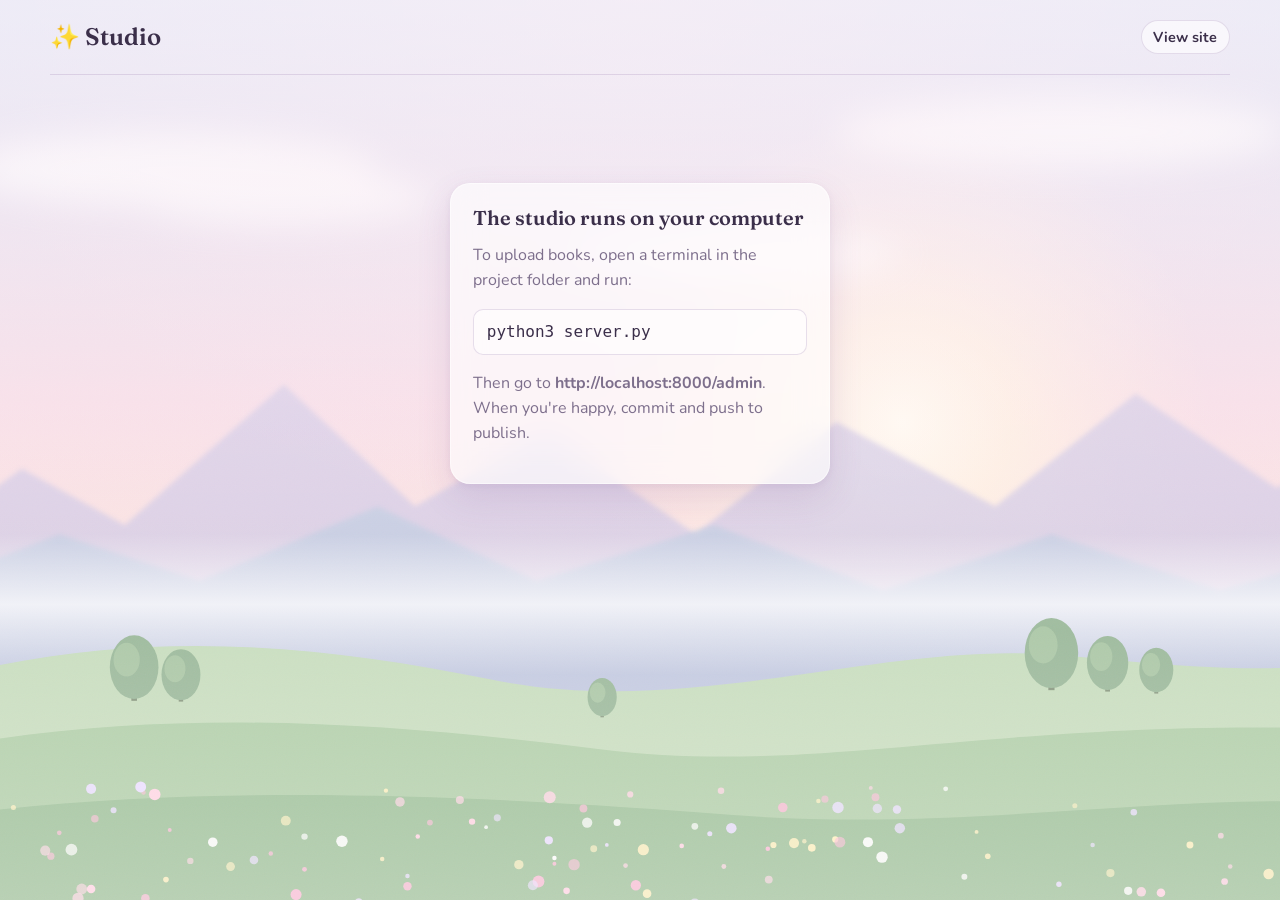
==== admin.html @ 14e93bd9 "Nature backdrop: painted meadow or your own photo, with drifting petals Replaces the starry sky. The" ====
<!doctype html>
<html lang="en">
<head>
  <meta charset="utf-8">
  <meta name="viewport" content="width=device-width, initial-scale=1">
  <title>Studio</title>
  <meta name="robots" content="noindex">
  <link rel="icon" href="assets/favicon.svg" type="image/svg+xml">
  <link rel="preconnect" href="https://fonts.googleapis.com">
  <link rel="preconnect" href="https://fonts.gstatic.com" crossorigin>
  <link href="https://fonts.googleapis.com/css2?family=Fraunces:ital,opsz,wght@0,9..144,500;0,9..144,600;1,9..144,500&family=Nunito:wght@400;600;700;800&display=swap" rel="stylesheet">
  <link rel="stylesheet" href="assets/style.css">
</head>
<body>
  <div class="wrap">
    <header class="admin-top">
      <h1>✨ Studio</h1>
      <div class="links">
        <a class="btn small" href="index.html" target="_blank" rel="noopener">View site</a>
        <button class="btn small" id="logout-btn" hidden>Sign out</button>
      </div>
    </header>

    <!-- Shown when this page is opened on GitHub Pages instead of your computer -->
    <section class="panel login" id="offline" hidden>
      <h2>The studio runs on your computer</h2>
      <p>To upload books, open a terminal in the project folder and run:</p>
      <pre class="input" style="white-space:pre-wrap">python3 server.py</pre>
      <p>Then go to <strong>http://localhost:8000/admin</strong>. When you're happy, commit and push to publish.</p>
    </section>

    <section class="panel login" id="login" hidden>
      <h2>Welcome back</h2>
      <p>Sign in to manage your books.</p>
      <form id="login-form">
        <div class="field">
          <label for="password">Password</label>
          <input class="input" id="password" type="password" autocomplete="current-password" required>
        </div>
        <button class="btn primary" type="submit">Sign in</button>
      </form>
    </section>

    <div class="admin-grid" id="app" hidden>
      <aside>
        <section class="panel">
          <h2>Your books</h2>
          <ul class="book-list" id="book-list"></ul>
          <button class="btn primary" id="new-btn" style="width:100%">+ New book</button>
        </section>
        <section class="panel">
          <h2>Site</h2>
          <form id="site-form">
            <div class="field"><label for="site-title">Site name</label><input class="input" id="site-title" maxlength="120"></div>
            <div class="field"><label for="site-tagline">Tagline</label><input class="input" id="site-tagline" maxlength="240"></div>
            <button class="btn small" type="submit">Save</button>
          </form>
          <div class="field" style="margin:18px 0 0">
            <label>Background photo</label>
            <div class="bg-preview" id="bg-preview"><span>Painted meadow (default)</span></div>
            <div style="display:flex;gap:8px;flex-wrap:wrap">
              <label class="btn small" for="bg-input">Choose photo…</label>
              <input type="file" id="bg-input" accept="image/png,image/jpeg,image/webp" class="visually-hidden">
              <button class="btn small" type="button" id="bg-remove" hidden>Use meadow</button>
            </div>
            <span class="hint">A soft landscape (meadow, forest, sea, flowers) works best. Use photos you took or free ones from Unsplash or Pexels, since images on Pinterest usually belong to other people.</span>
          </div>
        </section>
        <section class="panel">
          <h2>Publish online</h2>
          <p class="muted" style="margin-top:0">Changes here are saved to the <code>books/</code> folder. To put them on your live site, push them to GitHub:</p>
          <pre class="input" style="white-space:pre-wrap;font-size:.82rem">git add -A
git commit -m "New pages"
git push</pre>
        </section>
      </aside>

      <section>
        <div class="panel" id="welcome">
          <h2>Make something lovely</h2>
          <p class="muted">Pick a book on the left, or start a new one. You can drop in page images (PNG, JPG, WebP, GIF) or a whole PDF, and each PDF page becomes a page in the book.</p>
        </div>

        <form class="panel" id="new-form" hidden>
          <h2>New book</h2>
          <div class="field"><label for="new-title">Title</label><input class="input" id="new-title" required maxlength="200"></div>
          <div class="row">
            <div class="field"><label for="new-type">Kind</label>
              <select class="input" id="new-type"><option value="storybook">Storybook</option><option value="comic">Comic</option></select></div>
            <div class="field"><label for="new-author">Author / illustrator</label><input class="input" id="new-author" maxlength="200"></div>
          </div>
          <button class="btn primary" type="submit">Create book</button>
          <button class="btn" type="button" id="new-cancel">Cancel</button>
        </form>

        <div id="editor" hidden>
          <form class="panel" id="meta-form">
            <div class="editor-head">
              <h2 id="ed-heading">Book</h2>
              <div class="actions">
                <label class="toggle"><input type="checkbox" id="ed-published"> <span id="ed-pub-label">Draft</span></label>
                <a class="btn small" id="ed-preview" target="_blank" rel="noopener">Preview</a>
              </div>
            </div>
            <div class="field"><label for="ed-title">Title</label><input class="input" id="ed-title" required maxlength="200"></div>
            <div class="row">
              <div class="field"><label for="ed-type">Kind</label>
                <select class="input" id="ed-type"><option value="storybook">Storybook</option><option value="comic">Comic</option></select></div>
              <div class="field"><label for="ed-author">Author / illustrator</label><input class="input" id="ed-author" maxlength="200"></div>
            </div>
            <div class="field"><label for="ed-direction">Reading direction</label>
              <select class="input" id="ed-direction"><option value="ltr">Left to right</option><option value="rtl">Right to left (manga style)</option></select></div>
            <div class="field"><label for="ed-desc">Short description</label><textarea class="input" id="ed-desc" maxlength="4000" placeholder="A sleepy moon cat sets off to find the stars…"></textarea></div>
            <button class="btn primary" type="submit">Save details</button>
          </form>

          <section class="panel">
            <h2>Pages</h2>
            <label class="dropzone" id="drop">
              <strong>Drop pages here, or click to choose</strong>
              Images are added in file-name order (page01, page02…). A PDF is split into pages. The first page is the cover.
              <input type="file" id="file-input" multiple accept="image/png,image/jpeg,image/webp,image/gif,application/pdf" class="visually-hidden">
            </label>
            <div id="progress-wrap" hidden>
              <div class="progress"><div id="progress-bar"></div></div>
              <div class="progress-label" id="progress-label"></div>
            </div>
            <p class="muted" id="pages-empty">No pages yet.</p>
            <div class="pages-grid" id="pages"></div>
          </section>

          <section class="panel">
            <h2>Danger zone</h2>
            <p class="muted" style="margin-top:0">Deleting a book removes all of its pages from this computer.</p>
            <button class="btn danger" id="delete-btn">Delete this book</button>
          </section>
        </div>
      </section>
    </div>
  </div>
  <div class="toast" id="toast" role="status" aria-live="polite"></div>

  <script src="assets/sky.js"></script>
  <script src="assets/admin.js"></script>
</body>
</html>
---- assets/style.css ----
/* ------------------------------------------------------------------ tokens */
:root {
  --paper: #fdf6f8;
  --paper-2: #f3e8f1;
  --card: rgb(255 255 255 / .62);
  --ink: #3b2f4a;
  --ink-soft: #7d6f8c;
  --line: rgb(160 130 180 / .25);
  --accent: #d86a9a;
  --accent-ink: #fff;
  --accent-soft: #fbe1ec;
  --teal: #7a72c9;
  --teal-soft: #e6e3fb;
  --danger: #c0392b;
  --shadow: 0 2px 6px rgb(120 80 140 / .08), 0 14px 34px rgb(120 80 140 / .14);
  --radius: 20px;
  --sky:
    radial-gradient(60vmax 50vmax at 8% 0%, #ffd9e6 0%, transparent 60%),
    radial-gradient(55vmax 45vmax at 95% 10%, #e3dcff 0%, transparent 60%),
    radial-gradient(60vmax 55vmax at 70% 100%, #ffe6d3 0%, transparent 60%),
    radial-gradient(50vmax 50vmax at 0% 90%, #d6ecff 0%, transparent 60%),
    linear-gradient(180deg, #fff7fb, #f8f1ff);
  --font-display: "Fraunces", Georgia, "Times New Roman", serif;
  --font-body: "Nunito", system-ui, -apple-system, "Segoe UI", sans-serif;
  color-scheme: light;
}
@media (prefers-color-scheme: dark) {
  :root {
    --paper: #1e1830;
    --paper-2: #2a2240;
    --card: rgb(40 32 64 / .55);
    --ink: #f4ecff;
    --ink-soft: #b9abd0;
    --line: rgb(200 180 255 / .16);
    --accent: #ff9cc4;
    --accent-ink: #24183a;
    --accent-soft: rgb(255 156 196 / .16);
    --teal: #b4aaff;
    --teal-soft: rgb(180 170 255 / .16);
    --danger: #ff8a80;
    --shadow: 0 2px 6px rgb(0 0 0 / .25), 0 16px 40px rgb(0 0 0 / .35);
    --sky:
      radial-gradient(60vmax 50vmax at 8% 0%, #4a2a5e 0%, transparent 60%),
      radial-gradient(55vmax 45vmax at 95% 10%, #2c2c6e 0%, transparent 60%),
      radial-gradient(60vmax 55vmax at 70% 100%, #5a2d4f 0%, transparent 60%),
      linear-gradient(180deg, #171327, #1f1734);
    color-scheme: dark;
  }
}

/* ------------------------------------------------------------------ base */
*, *::before, *::after { box-sizing: border-box; }
[hidden] { display: none !important; }
html, body { margin: 0; }
body {
  background: var(--paper);
  color: var(--ink);
  font: 16px/1.55 var(--font-body);
  -webkit-font-smoothing: antialiased;
  min-height: 100vh;
  position: relative;
  isolation: isolate;
}

/* ------------------------------------------------------------------ nature backdrop */
/* A dreamy nature photo (yours, chosen in the studio) or a painted meadow,
   under a soft pastel wash so text and cards stay easy to read. */
.dreamy-sky { position: fixed; inset: 0; z-index: -1; overflow: hidden; background: #f3e9ef; pointer-events: none; }
.dreamy-sky .scene {
  position: absolute; inset: -2%; background-size: cover; background-position: center;
  animation: breathe 40s ease-in-out infinite alternate;
}
.dreamy-sky .scene svg { width: 100%; height: 100%; display: block; }
.dreamy-sky .wash {
  position: absolute; inset: 0;
  background:
    linear-gradient(180deg, rgb(255 247 250 / .62) 0%, rgb(255 247 250 / .30) 38%, rgb(255 247 250 / .12) 70%, rgb(255 247 250 / .35) 100%),
    radial-gradient(80vmax 60vmax at 50% 0%, rgb(255 228 238 / .35), transparent 70%);
}
.dreamy-sky .grain {
  position: absolute; inset: 0; opacity: .14; mix-blend-mode: soft-light;
  background-image: url("data:image/svg+xml,%3Csvg xmlns='http://www.w3.org/2000/svg' width='160' height='160'%3E%3Cfilter id='n'%3E%3CfeTurbulence type='fractalNoise' baseFrequency='.9' numOctaves='2' stitchTiles='stitch'/%3E%3C/filter%3E%3Crect width='100%25' height='100%25' filter='url(%23n)'/%3E%3C/svg%3E");
}
@media (prefers-color-scheme: dark) {
  .dreamy-sky .scene { filter: brightness(.55) saturate(.9); }
  .dreamy-sky .wash { background: linear-gradient(180deg, rgb(24 18 36 / .62), rgb(24 18 36 / .35) 45%, rgb(24 18 36 / .55)); }
}
/* In the reader the scene sits further back so the pages stand out. */
body.reader .dreamy-sky .scene { filter: blur(6px) brightness(.5) saturate(.95); }
body.reader .dreamy-sky .wash { background: radial-gradient(90% 80% at 50% 50%, rgb(30 22 40 / .25), rgb(20 14 28 / .65)); }

/* Petals drifting down instead of stars */
.petal {
  position: absolute; top: -6vh; left: var(--x); width: var(--s); height: calc(var(--s) * 1.2);
  animation: fall var(--d) linear infinite; animation-delay: var(--delay);
}
.petal i {
  display: block; width: 100%; height: 100%; background: var(--c);
  border-radius: 80% 0 80% 0; opacity: .85; box-shadow: inset -2px -2px 4px rgb(0 0 0 / .06);
  animation: sway calc(var(--d) / 4) ease-in-out infinite alternate;
}
@keyframes fall { to { transform: translateY(115vh); } }
@keyframes sway {
  from { transform: translateX(-18px) rotate(-30deg) rotateX(0deg); }
  to { transform: translateX(22px) rotate(50deg) rotateX(60deg); }
}
@keyframes breathe { from { transform: scale(1); } to { transform: scale(1.05); } }
@media (prefers-reduced-motion: reduce) { .petal { display: none; } }
a { color: inherit; }
img { display: block; max-width: 100%; }
h1, h2, h3 { font-family: var(--font-display); font-weight: 600; line-height: 1.15; margin: 0; }
button, input, select, textarea { font: inherit; color: inherit; }
:focus-visible { outline: 3px solid var(--accent); outline-offset: 2px; }
.visually-hidden { position: absolute !important; width: 1px; height: 1px; overflow: hidden; clip: rect(0 0 0 0); white-space: nowrap; }

.wrap { width: min(1180px, 100% - 32px); margin-inline: auto; }

.btn {
  display: inline-flex; align-items: center; justify-content: center; gap: .45em;
  border: 1px solid var(--line); background: var(--card); color: var(--ink);
  padding: .55em 1.05em; border-radius: 999px; cursor: pointer; font-weight: 700;
  text-decoration: none; transition: transform .12s, background .15s, border-color .15s;
}
.btn:hover { border-color: var(--ink-soft); }
.btn:active { transform: translateY(1px); }
.btn.primary { background: var(--accent); border-color: var(--accent); color: var(--accent-ink); }
.btn.primary:hover { filter: brightness(1.06); }
.btn.danger { color: var(--danger); }
.btn.danger:hover { border-color: var(--danger); }
.btn.small { padding: .35em .8em; font-size: .9rem; }
.btn:disabled { opacity: .5; cursor: default; }

/* ------------------------------------------------------------------ library */
.site-header { padding: clamp(40px, 8vw, 88px) 0 28px; text-align: center; }
.site-header .eyebrow {
  display: inline-block; font-weight: 800; letter-spacing: .14em; text-transform: uppercase;
  font-size: .78rem; color: var(--accent); margin-bottom: 14px;
}
.site-title {
  font-size: clamp(2.6rem, 8vw, 5.2rem); letter-spacing: -.02em; font-weight: 500; font-style: italic;
  background: linear-gradient(100deg, #c2578a, #8a6fd6 55%, #e58b6b);
  -webkit-background-clip: text; background-clip: text; color: transparent;
  padding: 0 .1em;
}
@media (prefers-color-scheme: dark) {
  .site-title { background-image: linear-gradient(100deg, #ffb3d1, #c9bcff 55%, #ffc9a8); }
}
.site-tagline { color: var(--ink-soft); font-size: clamp(1.05rem, 2.4vw, 1.3rem); margin: 14px auto 0; max-width: 40ch; }

.filters { display: flex; justify-content: center; gap: 8px; flex-wrap: wrap; margin: 8px 0 36px; }
.chip {
  border: 1px solid rgb(255 255 255 / .6); background: var(--card); border-radius: 999px;
  padding: .5em 1.2em; font-weight: 700; cursor: pointer; color: var(--ink-soft);
  backdrop-filter: blur(12px); -webkit-backdrop-filter: blur(12px); box-shadow: var(--shadow);
}
.chip[aria-pressed="true"] { background: linear-gradient(120deg, #f4a3c4, #b7a6f5); border-color: transparent; color: #fff; }

/* Pinterest-style masonry: covers of any shape stack like pins */
.shelf { columns: 4 230px; column-gap: clamp(16px, 2.6vw, 28px); padding-bottom: 80px; }
.book-card {
  text-decoration: none; display: block; break-inside: avoid; margin-bottom: clamp(16px, 2.6vw, 28px);
  background: var(--card); border: 1px solid rgb(255 255 255 / .55); border-radius: var(--radius);
  padding: 10px 10px 14px; box-shadow: var(--shadow);
  backdrop-filter: blur(14px); -webkit-backdrop-filter: blur(14px);
  transition: transform .3s ease, box-shadow .3s ease;
}
.book-card:hover, .book-card:focus-visible {
  transform: translateY(-6px);
  box-shadow: 0 4px 10px rgb(120 80 140 / .12), 0 26px 50px rgb(150 90 170 / .25);
}
.cover {
  position: relative; aspect-ratio: var(--ratio, 3 / 4); border-radius: 14px;
  overflow: hidden; background: var(--paper-2);
}
.cover img { width: 100%; height: 100%; object-fit: cover; transition: transform .5s ease; }
.book-card:hover .cover img { transform: scale(1.04); }
.cover::after { /* soft glow on hover */
  content: ""; position: absolute; inset: 0; opacity: 0; transition: opacity .3s;
  background: linear-gradient(180deg, transparent 50%, rgb(216 106 154 / .25));
}
.book-card:hover .cover::after { opacity: 1; }
.book-card h3 { font-size: 1.15rem; margin: 12px 6px 4px; }
.book-card .meta { color: var(--ink-soft); font-size: .88rem; display: flex; gap: 8px; align-items: center; flex-wrap: wrap; margin: 0 6px; }
.book-card .desc { color: var(--ink-soft); font-size: .88rem; margin: 6px 6px 0; display: -webkit-box; -webkit-line-clamp: 3; -webkit-box-orient: vertical; overflow: hidden; }
.badge {
  display: inline-block; font-size: .7rem; font-weight: 800; letter-spacing: .08em;
  text-transform: uppercase; padding: .2em .6em; border-radius: 6px;
  background: var(--accent-soft); color: var(--accent);
}
.badge.comic { background: var(--teal-soft); color: var(--teal); }
.badge.draft { background: var(--paper-2); color: var(--ink-soft); }

.empty { text-align: center; color: var(--ink-soft); padding: 60px 0 100px; }
.empty .art { font-size: 3rem; margin-bottom: 8px; }
.empty .art { filter: drop-shadow(0 6px 14px rgb(150 90 170 / .3)); }
.site-footer { border-top: 1px solid var(--line); padding: 22px 0 40px; color: var(--ink-soft); font-size: .9rem; display: flex; justify-content: space-between; gap: 12px; flex-wrap: wrap; }
.site-footer a { color: var(--ink-soft); }

/* ------------------------------------------------------------------ reader */
body.reader {
  --sky:
    radial-gradient(70vmax 50vmax at 15% 0%, #5b3a7a 0%, transparent 60%),
    radial-gradient(60vmax 50vmax at 90% 100%, #7a3a63 0%, transparent 60%),
    radial-gradient(50vmax 40vmax at 100% 0%, #2f3f86 0%, transparent 60%),
    linear-gradient(180deg, #1b1530, #251a3a);
  background: #1b1530;
  color: #f4ecff; height: 100dvh; overflow: hidden;
  display: grid; grid-template-rows: auto 1fr auto;
}
.reader-bar {
  display: flex; align-items: center; gap: 12px; padding: 10px 16px;
  min-height: 56px; position: relative; z-index: 5;
}
.reader-bar .title { flex: 1; min-width: 0; text-align: center; }
.reader-bar .title h1 { font-size: 1.05rem; white-space: nowrap; overflow: hidden; text-overflow: ellipsis; }
.reader-bar .title .sub { font-size: .8rem; opacity: .65; }
.icon-btn {
  width: 40px; height: 40px; border-radius: 50%; border: 0; display: grid; place-items: center;
  background: rgb(255 255 255 / .08); color: inherit; cursor: pointer; text-decoration: none; flex: none;
}
.icon-btn:hover { background: rgb(255 255 255 / .16); }
.icon-btn svg { width: 20px; height: 20px; }
.icon-btn[aria-pressed="true"] { background: rgb(255 255 255 / .24); }

.stage { position: relative; display: grid; place-items: center; min-height: 0; padding: 8px 64px; touch-action: pan-y; }
.book {
  position: relative; perspective: 2400px; transition: transform .45s cubic-bezier(.3,.1,.3,1);
  user-select: none; -webkit-user-select: none;
}
.book.shift-left { transform: translateX(-25%); }
.book.shift-right { transform: translateX(25%); }
.book .page, .book .leaf {
  position: absolute; top: 0; height: 100%; width: 50%;
}
.book.single .page, .book.single .leaf { width: 100%; }
.book .page.left { left: 0; }
.book .page.right { right: 0; }
.book.single .page.left { display: none; }
.page-face, .book .page {
  background: #fbf7f0; overflow: hidden;
}
.book .page.blank { background: transparent; }
.book .page.blank img, .leaf img:not([src]) { visibility: hidden; }
.book .page img, .leaf img { width: 100%; height: 100%; object-fit: contain; pointer-events: none; }
.book .page.left:not(.blank) { box-shadow: -8px 10px 30px rgb(0 0 0 / .35); border-radius: 4px 0 0 4px; }
.book .page.right:not(.blank) { box-shadow: 8px 10px 30px rgb(0 0 0 / .35); border-radius: 0 4px 4px 0; }
.book.single .page.right:not(.blank) { border-radius: 4px; box-shadow: 0 10px 30px rgb(0 0 0 / .4); }
/* gutter shading between the two pages */
.book .page.left:not(.blank)::after, .book .page.right:not(.blank)::after {
  content: ""; position: absolute; top: 0; bottom: 0; width: 8%; pointer-events: none;
}
.book .page.left:not(.blank)::after { right: 0; background: linear-gradient(270deg, rgb(0 0 0 / .18), transparent); }
.book .page.right:not(.blank)::after { left: 0; background: linear-gradient(90deg, rgb(0 0 0 / .18), transparent); }
.book.single .page.right::after { display: none; }

.leaf { transform-style: preserve-3d; z-index: 3; display: none; }
.leaf.on { display: block; }
.leaf .face {
  position: absolute; inset: 0; backface-visibility: hidden; -webkit-backface-visibility: hidden;
  background: #fbf7f0; overflow: hidden;
}
.leaf .face.back { transform: rotateY(180deg); }
.leaf .face .shade { position: absolute; inset: 0; background: #000; opacity: 0; pointer-events: none; }

.nav-arrow {
  position: absolute; top: 50%; translate: 0 -50%; z-index: 4;
  width: 48px; height: 48px; border-radius: 50%; border: 0; cursor: pointer;
  background: rgb(255 255 255 / .1); color: #f3eadf; display: grid; place-items: center;
  transition: background .15s, opacity .2s;
}
.nav-arrow:hover { background: rgb(255 255 255 / .2); }
.nav-arrow:disabled { opacity: 0; pointer-events: none; }
.nav-arrow svg { width: 24px; height: 24px; }
.nav-arrow.prev { left: 10px; }
.nav-arrow.next { right: 10px; }

.reader-foot { display: flex; align-items: center; gap: 14px; padding: 10px 20px 16px; }
.reader-foot .count { font-variant-numeric: tabular-nums; font-size: .88rem; opacity: .75; min-width: 9ch; text-align: right; }
.scrub { flex: 1; accent-color: var(--accent); }
.scrub[data-rtl="true"] { direction: rtl; }

.reader-msg { text-align: center; padding: 40px 16px; }
.reader-msg a { color: #f3d3c6; }

.end-card {
  position: absolute; inset: 0; display: grid; place-items: center; text-align: center;
  background: rgb(26 22 19 / .78); backdrop-filter: blur(4px); z-index: 6; padding: 16px;
}
.end-card[hidden] { display: none; }
.end-card h2 { font-size: 2rem; margin-bottom: 6px; }
.end-card p { opacity: .75; margin: 0 0 20px; }
.end-card .actions { display: flex; gap: 10px; justify-content: center; flex-wrap: wrap; }
.end-card .btn { background: rgb(255 255 255 / .1); border-color: rgb(255 255 255 / .2); color: #f3eadf; }
.end-card .btn.primary { background: var(--accent); border-color: var(--accent); color: #fff; }

.reader-hint {
  position: absolute; bottom: 14px; left: 50%; translate: -50% 0; font-size: .82rem;
  background: rgb(0 0 0 / .45); padding: .4em .9em; border-radius: 999px; opacity: 0;
  transition: opacity .4s; pointer-events: none; white-space: nowrap;
}
.reader-hint.show { opacity: .9; }

@media (max-width: 640px) {
  .stage { padding: 4px 8px; }
  .nav-arrow { display: none; }
  .reader-bar { padding: 8px 10px; gap: 8px; }
}

/* ------------------------------------------------------------------ admin */
.admin-top { display: flex; align-items: center; justify-content: space-between; gap: 12px; padding: 20px 0; border-bottom: 1px solid var(--line); margin-bottom: 24px; flex-wrap: wrap; }
.admin-top h1 { font-size: 1.5rem; }
.admin-top .links { display: flex; gap: 8px; flex-wrap: wrap; }

.panel { background: var(--card); border: 1px solid rgb(255 255 255 / .5); border-radius: var(--radius); padding: 22px; box-shadow: var(--shadow); backdrop-filter: blur(16px); -webkit-backdrop-filter: blur(16px); }
.panel + .panel { margin-top: 20px; }
.panel h2 { font-size: 1.25rem; margin-bottom: 14px; }

.login { max-width: 380px; margin: 12vh auto; }
.login p { color: var(--ink-soft); margin-top: 0; }

.field { display: grid; gap: 6px; margin-bottom: 14px; }
.field label { font-weight: 700; font-size: .9rem; }
.field .hint { color: var(--ink-soft); font-size: .85rem; }
.input, select.input, textarea.input {
  width: 100%; border: 1px solid var(--line); border-radius: 10px; padding: .6em .8em;
  background: rgb(255 255 255 / .55);
}
@media (prefers-color-scheme: dark) { .input, select.input, textarea.input { background: rgb(20 14 36 / .5); } }
textarea.input { min-height: 90px; resize: vertical; }
.row { display: grid; grid-template-columns: 1fr 1fr; gap: 14px; }
@media (max-width: 640px) { .row { grid-template-columns: 1fr; } }

.admin-grid { display: grid; grid-template-columns: 300px 1fr; gap: 24px; align-items: start; padding-bottom: 80px; }
@media (max-width: 900px) { .admin-grid { grid-template-columns: 1fr; } }

.book-list { list-style: none; margin: 0 0 14px; padding: 0; display: grid; gap: 6px; }
.book-list button {
  width: 100%; display: grid; grid-template-columns: 44px 1fr; gap: 10px; align-items: center; text-align: left;
  background: transparent; border: 1px solid transparent; border-radius: 10px; padding: 6px; cursor: pointer;
}
.book-list button:hover { background: var(--paper); }
.book-list button[aria-current="true"] { background: var(--paper); border-color: var(--line); }
.book-list .thumb { width: 44px; height: 58px; border-radius: 3px 6px 6px 3px; background: var(--paper-2); overflow: hidden; }
.book-list .thumb img { width: 100%; height: 100%; object-fit: cover; }
.book-list .name { font-weight: 700; line-height: 1.25; overflow: hidden; text-overflow: ellipsis; display: -webkit-box; -webkit-line-clamp: 2; -webkit-box-orient: vertical; }
.book-list .small { font-size: .8rem; color: var(--ink-soft); }

.toggle { display: inline-flex; align-items: center; gap: 10px; cursor: pointer; font-weight: 700; }
.toggle input { appearance: none; width: 44px; height: 26px; border-radius: 999px; background: var(--line); position: relative; cursor: pointer; transition: background .2s; margin: 0; }
.toggle input::after { content: ""; position: absolute; top: 3px; left: 3px; width: 20px; height: 20px; border-radius: 50%; background: #fff; transition: transform .2s; box-shadow: 0 1px 3px rgb(0 0 0 / .3); }
.toggle input:checked { background: var(--teal); }
.toggle input:checked::after { transform: translateX(18px); }

.editor-head { display: flex; align-items: center; justify-content: space-between; gap: 12px; flex-wrap: wrap; margin-bottom: 16px; }
.editor-head .actions { display: flex; gap: 8px; flex-wrap: wrap; align-items: center; }

.dropzone {
  border: 2px dashed var(--line); border-radius: var(--radius); padding: 28px 16px; text-align: center;
  color: var(--ink-soft); cursor: pointer; transition: border-color .15s, background .15s; background: rgb(255 255 255 / .25);
}
.dropzone strong { color: var(--ink); display: block; font-size: 1.05rem; margin-bottom: 4px; }
.dropzone.over { border-color: var(--accent); background: var(--accent-soft); }
.progress { height: 8px; border-radius: 999px; background: var(--paper-2); overflow: hidden; margin-top: 12px; }
.progress > div { height: 100%; width: 0; background: var(--accent); transition: width .2s; }
.progress-label { font-size: .88rem; color: var(--ink-soft); margin-top: 6px; }

.pages-grid { display: grid; grid-template-columns: repeat(auto-fill, minmax(110px, 1fr)); gap: 14px; margin-top: 18px; }
.page-tile {
  position: relative; background: var(--paper); border: 1px solid var(--line); border-radius: 10px; padding: 6px;
  cursor: grab; transition: opacity .15s, transform .15s;
}
.page-tile.dragging { opacity: .35; }
.page-tile.drop-before { box-shadow: -4px 0 0 var(--accent); }
.page-tile.drop-after { box-shadow: 4px 0 0 var(--accent); }
.page-tile img { width: 100%; aspect-ratio: 3 / 4; object-fit: contain; background: var(--paper-2); border-radius: 6px; pointer-events: none; }
.page-tile .num { font-size: .78rem; font-weight: 800; color: var(--ink-soft); margin-top: 4px; display: flex; justify-content: space-between; align-items: center; }
.page-tile .tools { display: flex; gap: 2px; }
.page-tile .tools button { border: 0; background: transparent; cursor: pointer; padding: 2px 4px; border-radius: 4px; color: var(--ink-soft); font-size: .85rem; line-height: 1; }
.page-tile .tools button:hover { background: var(--paper-2); color: var(--ink); }
.page-tile .tools button.del:hover { color: var(--danger); }
.page-tile .cover-tag { position: absolute; top: 10px; left: 10px; }

.muted { color: var(--ink-soft); }
.toast {
  position: fixed; bottom: 20px; left: 50%; translate: -50% 0; background: var(--ink); color: var(--paper);
  padding: .65em 1.2em; border-radius: 999px; font-weight: 700; box-shadow: var(--shadow); z-index: 50;
  opacity: 0; transition: opacity .25s, translate .25s; pointer-events: none; max-width: calc(100% - 32px);
}
.toast.show { opacity: 1; translate: -50% -6px; }
.toast.error { background: var(--danger); color: #fff; }

@media (prefers-reduced-motion: reduce) {
  *, *::before, *::after { transition-duration: 0s !important; animation-duration: 0s !important; }
}

.bg-preview {
  height: 96px; border-radius: 12px; border: 1px solid var(--line); background: linear-gradient(180deg, #cfd9f2, #f6d9e4 45%, #c3dbb9 72%, #92bb8e) center / cover;
  display: grid; place-items: end start; padding: 8px; margin-bottom: 8px;
}
.bg-preview span { font-size: .78rem; font-weight: 700; background: rgb(255 255 255 / .8); color: #3b2f4a; padding: .15em .6em; border-radius: 999px; }
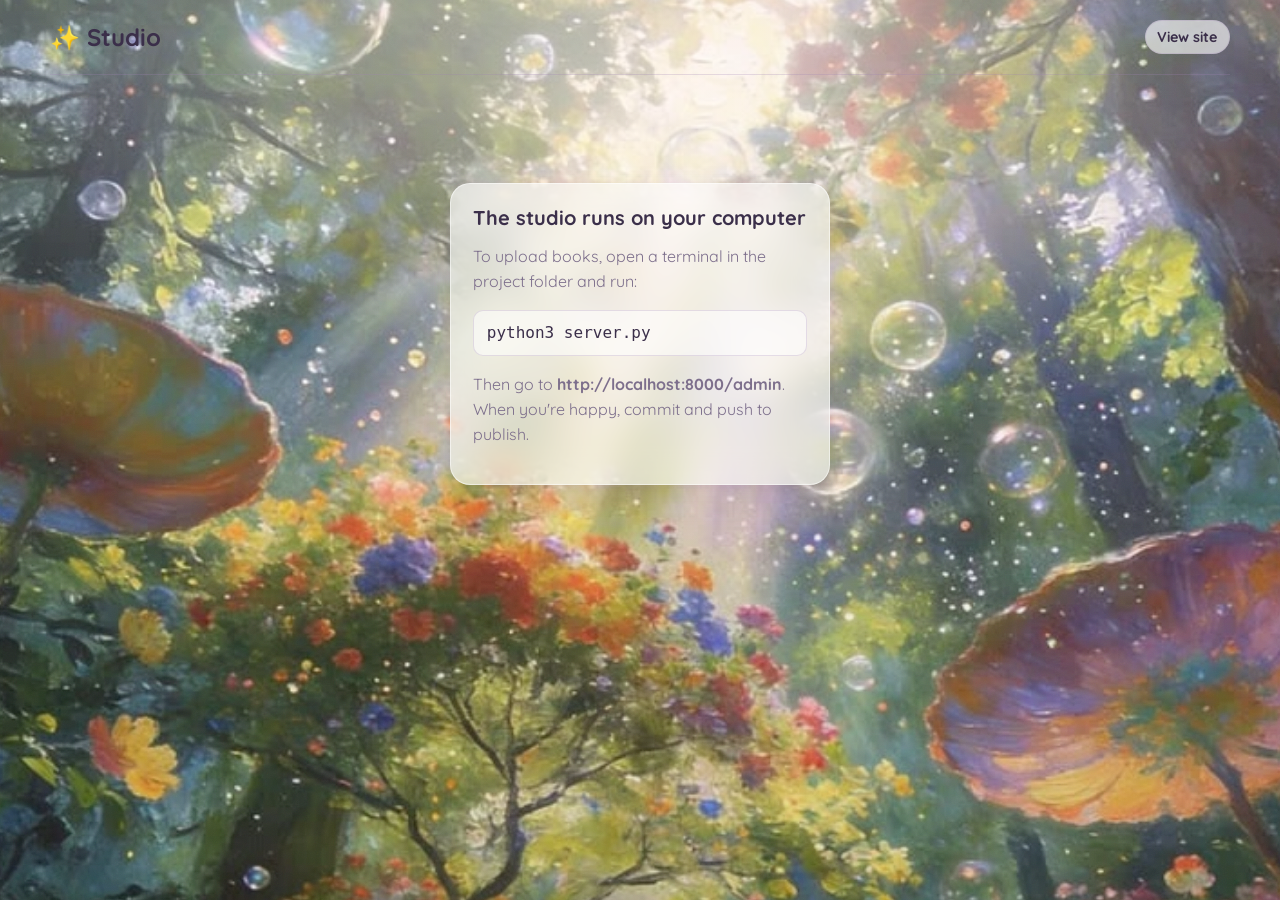
==== commit 28b32cdd: "Fables: script lettering, owner name, publish Princess Adaline Parisienne titles with Quicksand text" ====
--- a/admin.html
+++ b/admin.html
@@ -8,7 +8,7 @@
   <link rel="icon" href="assets/favicon.svg" type="image/svg+xml">
   <link rel="preconnect" href="https://fonts.googleapis.com">
   <link rel="preconnect" href="https://fonts.gstatic.com" crossorigin>
-  <link href="https://fonts.googleapis.com/css2?family=Fraunces:ital,opsz,wght@0,9..144,500;0,9..144,600;1,9..144,500&family=Nunito:wght@400;600;700;800&display=swap" rel="stylesheet">
+  <link href="https://fonts.googleapis.com/css2?family=Parisienne&family=Quicksand:wght@400;500;600;700&display=swap" rel="stylesheet">
   <link rel="stylesheet" href="assets/style.css">
 </head>
 <body>
@@ -53,6 +53,7 @@
           <form id="site-form">
             <div class="field"><label for="site-title">Site name</label><input class="input" id="site-title" maxlength="120"></div>
             <div class="field"><label for="site-tagline">Tagline</label><input class="input" id="site-tagline" maxlength="240"></div>
+            <div class="field"><label for="site-owner">Your name</label><input class="input" id="site-owner" maxlength="120"><span class="hint">Shown as "Stories &amp; illustrations by …" and in the footer.</span></div>
             <button class="btn small" type="submit">Save</button>
           </form>
           <div class="field" style="margin:18px 0 0">
--- a/assets/style.css
+++ b/assets/style.css
@@ -20,8 +20,9 @@
     radial-gradient(60vmax 55vmax at 70% 100%, #ffe6d3 0%, transparent 60%),
     radial-gradient(50vmax 50vmax at 0% 90%, #d6ecff 0%, transparent 60%),
     linear-gradient(180deg, #fff7fb, #f8f1ff);
-  --font-display: "Fraunces", Georgia, "Times New Roman", serif;
-  --font-body: "Nunito", system-ui, -apple-system, "Segoe UI", sans-serif;
+  --font-script: "Parisienne", "Snell Roundhand", "Apple Chancery", cursive;
+  --font-display: "Quicksand", system-ui, sans-serif;
+  --font-body: "Quicksand", system-ui, -apple-system, "Segoe UI", sans-serif;
   color-scheme: light;
 }
 @media (prefers-color-scheme: dark) {
@@ -85,30 +86,43 @@
   .dreamy-sky .scene { filter: brightness(.55) saturate(.9); }
   .dreamy-sky .wash { background: linear-gradient(180deg, rgb(24 18 36 / .62), rgb(24 18 36 / .35) 45%, rgb(24 18 36 / .55)); }
 }
+.dreamy-sky.has-photo .scene { background-position: center 30%; }
+.dreamy-sky.has-photo .wash {
+  background:
+    radial-gradient(70vmax 38vmax at 50% 8%, rgb(255 250 245 / .55), transparent 70%),
+    linear-gradient(180deg, rgb(255 250 245 / .25), rgb(255 250 245 / .05) 45%, rgb(30 40 30 / .12));
+}
+@media (prefers-color-scheme: dark) {
+  .dreamy-sky.has-photo .scene { filter: brightness(.7) saturate(1); }
+  .dreamy-sky.has-photo .wash { background: radial-gradient(70vmax 38vmax at 50% 8%, rgb(20 16 30 / .55), transparent 70%), linear-gradient(180deg, rgb(20 16 30 / .3), rgb(20 16 30 / .15) 50%, rgb(20 16 30 / .45)); }
+}
 /* In the reader the scene sits further back so the pages stand out. */
 body.reader .dreamy-sky .scene { filter: blur(6px) brightness(.5) saturate(.95); }
 body.reader .dreamy-sky .wash { background: radial-gradient(90% 80% at 50% 50%, rgb(30 22 40 / .25), rgb(20 14 28 / .65)); }
 
-/* Petals drifting down instead of stars */
-.petal {
-  position: absolute; top: -6vh; left: var(--x); width: var(--s); height: calc(var(--s) * 1.2);
-  animation: fall var(--d) linear infinite; animation-delay: var(--delay);
-}
-.petal i {
-  display: block; width: 100%; height: 100%; background: var(--c);
-  border-radius: 80% 0 80% 0; opacity: .85; box-shadow: inset -2px -2px 4px rgb(0 0 0 / .06);
-  animation: sway calc(var(--d) / 4) ease-in-out infinite alternate;
-}
-@keyframes fall { to { transform: translateY(115vh); } }
-@keyframes sway {
-  from { transform: translateX(-18px) rotate(-30deg) rotateX(0deg); }
-  to { transform: translateX(22px) rotate(50deg) rotateX(60deg); }
-}
+/* Soap bubbles rising gently, like the ones in a fairy-tale forest */
+.bubble {
+  position: absolute; bottom: -10vh; left: var(--x); width: var(--s); height: var(--s); border-radius: 50%;
+  background:
+    radial-gradient(circle at 32% 28%, rgb(255 255 255 / .95) 0 7%, transparent 9%),
+    radial-gradient(circle at 70% 75%, rgb(255 255 255 / .35) 0 6%, transparent 9%),
+    radial-gradient(circle at 50% 50%, transparent 58%, rgb(190 230 255 / .35) 70%, rgb(255 190 230 / .45) 84%, rgb(255 255 255 / .6) 100%);
+  box-shadow: inset 0 0 6px rgb(255 255 255 / .5);
+  animation: rise var(--d) linear infinite, wobble calc(var(--d) / 5) ease-in-out infinite alternate;
+  animation-delay: var(--delay), var(--delay);
+}
+@keyframes rise {
+  0% { transform: translateY(0); opacity: 0; }
+  8% { opacity: .9; }
+  85% { opacity: .9; }
+  100% { transform: translateY(-120vh); opacity: 0; }
+}
+@keyframes wobble { from { margin-left: -14px; } to { margin-left: 16px; } }
 @keyframes breathe { from { transform: scale(1); } to { transform: scale(1.05); } }
-@media (prefers-reduced-motion: reduce) { .petal { display: none; } }
+@media (prefers-reduced-motion: reduce) { .bubble { display: none; } }
 a { color: inherit; }
 img { display: block; max-width: 100%; }
-h1, h2, h3 { font-family: var(--font-display); font-weight: 600; line-height: 1.15; margin: 0; }
+h1, h2, h3 { font-family: var(--font-display); font-weight: 700; line-height: 1.2; margin: 0; }
 button, input, select, textarea { font: inherit; color: inherit; }
 :focus-visible { outline: 3px solid var(--accent); outline-offset: 2px; }
 .visually-hidden { position: absolute !important; width: 1px; height: 1px; overflow: hidden; clip: rect(0 0 0 0); white-space: nowrap; }
@@ -137,15 +151,22 @@
   font-size: .78rem; color: var(--accent); margin-bottom: 14px;
 }
 .site-title {
-  font-size: clamp(2.6rem, 8vw, 5.2rem); letter-spacing: -.02em; font-weight: 500; font-style: italic;
-  background: linear-gradient(100deg, #c2578a, #8a6fd6 55%, #e58b6b);
+  font-family: var(--font-script); font-weight: 400; font-size: clamp(4rem, 13vw, 7.5rem); line-height: 1.1;
+  background: linear-gradient(100deg, #b8467c, #7f5fcf 55%, #d9785a);
   -webkit-background-clip: text; background-clip: text; color: transparent;
-  padding: 0 .1em;
+  padding: .05em .35em .12em; /* room for the swashes */
 }
 @media (prefers-color-scheme: dark) {
   .site-title { background-image: linear-gradient(100deg, #ffb3d1, #c9bcff 55%, #ffc9a8); }
 }
-.site-tagline { color: var(--ink-soft); font-size: clamp(1.05rem, 2.4vw, 1.3rem); margin: 14px auto 0; max-width: 40ch; }
+.site-tagline { color: var(--ink-soft); font-size: clamp(1.05rem, 2.4vw, 1.25rem); font-weight: 500; margin: 6px auto 0; max-width: 40ch; letter-spacing: .02em; }
+.byline {
+  margin: 14px 0 0; font-size: .82rem; font-weight: 600; letter-spacing: .16em; text-transform: uppercase; color: #8a5a7a;
+  display: flex; align-items: center; justify-content: center; gap: .8em;
+}
+.byline::before, .byline::after { content: ""; width: 28px; height: 1px; background: currentColor; opacity: .5; }
+.byline strong { font-weight: 700; color: #6d3f8f; }
+@media (prefers-color-scheme: dark) { .byline { color: #d8b6cf; } .byline strong { color: #f0d6ff; } }
 
 .filters { display: flex; justify-content: center; gap: 8px; flex-wrap: wrap; margin: 8px 0 36px; }
 .chip {
@@ -179,7 +200,7 @@
   background: linear-gradient(180deg, transparent 50%, rgb(216 106 154 / .25));
 }
 .book-card:hover .cover::after { opacity: 1; }
-.book-card h3 { font-size: 1.15rem; margin: 12px 6px 4px; }
+.book-card h3 { font-family: var(--font-script); font-weight: 400; font-size: 1.75rem; line-height: 1.15; margin: 12px 6px 6px; }
 .book-card .meta { color: var(--ink-soft); font-size: .88rem; display: flex; gap: 8px; align-items: center; flex-wrap: wrap; margin: 0 6px; }
 .book-card .desc { color: var(--ink-soft); font-size: .88rem; margin: 6px 6px 0; display: -webkit-box; -webkit-line-clamp: 3; -webkit-box-orient: vertical; overflow: hidden; }
 .badge {
@@ -287,7 +308,7 @@
   background: rgb(26 22 19 / .78); backdrop-filter: blur(4px); z-index: 6; padding: 16px;
 }
 .end-card[hidden] { display: none; }
-.end-card h2 { font-size: 2rem; margin-bottom: 6px; }
+.end-card h2 { font-family: var(--font-script); font-weight: 400; font-size: 4rem; margin-bottom: 6px; }
 .end-card p { opacity: .75; margin: 0 0 20px; }
 .end-card .actions { display: flex; gap: 10px; justify-content: center; flex-wrap: wrap; }
 .end-card .btn { background: rgb(255 255 255 / .1); border-color: rgb(255 255 255 / .2); color: #f3eadf; }
@@ -398,3 +419,20 @@
   display: grid; place-items: end start; padding: 8px; margin-bottom: 8px;
 }
 .bg-preview span { font-size: .78rem; font-weight: 700; background: rgb(255 255 255 / .8); color: #3b2f4a; padding: .15em .6em; border-radius: 999px; }
+
+/* Frosted card behind the heading so it reads well over any photo */
+.hero-card {
+  display: inline-block; max-width: 100%; padding: clamp(20px, 4vw, 34px) clamp(22px, 6vw, 56px);
+  border-radius: 36px; background: rgb(255 252 248 / .55); border: 1px solid rgb(255 255 255 / .6);
+  backdrop-filter: blur(14px) saturate(1.1); -webkit-backdrop-filter: blur(14px) saturate(1.1);
+  box-shadow: 0 10px 40px rgb(40 50 30 / .18);
+}
+.hero-card .site-tagline { color: #5a4c66; margin-bottom: 0; }
+@media (prefers-color-scheme: dark) {
+  .hero-card { background: rgb(28 22 40 / .55); border-color: rgb(255 255 255 / .12); }
+  .hero-card .site-tagline { color: var(--ink-soft); }
+}
+.site-footer { background: var(--card); backdrop-filter: blur(12px); -webkit-backdrop-filter: blur(12px); border-radius: 18px 18px 0 0; padding-inline: 18px; border-top: 0; }
+
+.site-footer .made-by strong { font-weight: 700; }
+.site-footer { font-weight: 500; }
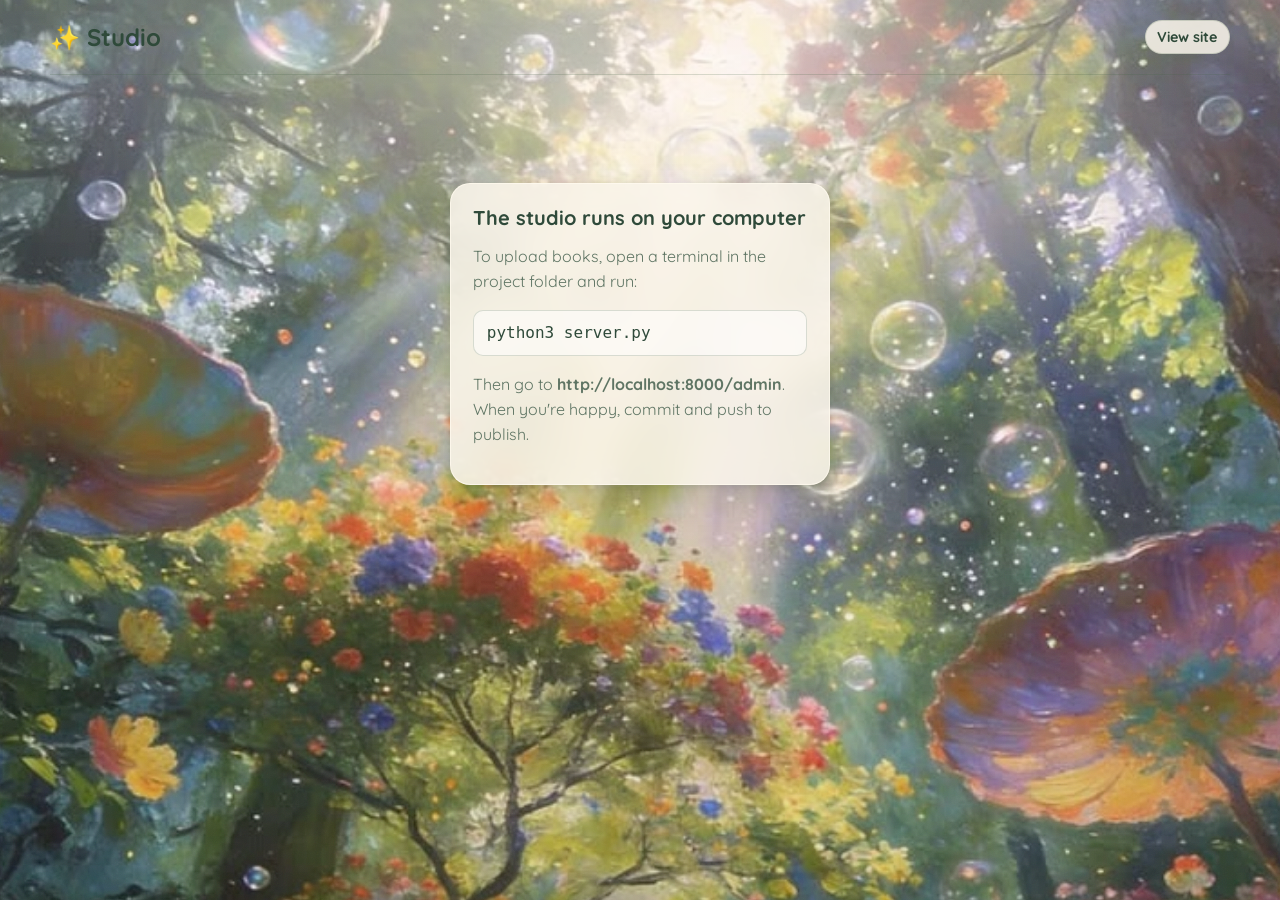
==== commit 1ea0b27e: "Version asset links so browsers load new styles right away Co-Authored-By: Claude Opus 5.5 <noreply@" ====
--- a/admin.html
+++ b/admin.html
@@ -9,7 +9,7 @@
   <link rel="preconnect" href="https://fonts.googleapis.com">
   <link rel="preconnect" href="https://fonts.gstatic.com" crossorigin>
   <link href="https://fonts.googleapis.com/css2?family=Parisienne&family=Quicksand:wght@400;500;600;700&display=swap" rel="stylesheet">
-  <link rel="stylesheet" href="assets/style.css">
+  <link rel="stylesheet" href="assets/style.css?v=202611240434">
 </head>
 <body>
   <div class="wrap">
@@ -141,7 +141,7 @@
   </div>
   <div class="toast" id="toast" role="status" aria-live="polite"></div>
 
-  <script src="assets/sky.js"></script>
-  <script src="assets/admin.js"></script>
+  <script src="assets/sky.js?v=202611240434"></script>
+  <script src="assets/admin.js?v=202611240434"></script>
 </body>
 </html>
--- a/assets/style.css
+++ b/assets/style.css
@@ -1,18 +1,20 @@
 /* ------------------------------------------------------------------ tokens */
 :root {
-  --paper: #fdf6f8;
-  --paper-2: #f3e8f1;
-  --card: rgb(255 255 255 / .62);
-  --ink: #3b2f4a;
-  --ink-soft: #7d6f8c;
-  --line: rgb(160 130 180 / .25);
-  --accent: #d86a9a;
+  /* Cream & forest green, picked from the enchanted-forest painting */
+  --paper: #fbf6ec;
+  --paper-2: #f1e9d8;
+  --card: rgb(251 246 236 / .86);
+  --ink: #2f4a3a;
+  --ink-soft: #5f7564;
+  --line: rgb(70 100 70 / .2);
+  --accent: #5d7f3e;
   --accent-ink: #fff;
-  --accent-soft: #fbe1ec;
-  --teal: #7a72c9;
-  --teal-soft: #e6e3fb;
-  --danger: #c0392b;
-  --shadow: 0 2px 6px rgb(120 80 140 / .08), 0 14px 34px rgb(120 80 140 / .14);
+  --accent-soft: #e2ebd3;
+  --teal: #96701f;          /* comic tag: warm gold */
+  --teal-soft: #f4e6c3;
+  --danger: #b3412e;
+  --gold: #b8892b;
+  --shadow: 0 2px 6px rgb(40 60 40 / .10), 0 14px 34px rgb(30 50 30 / .18);
   --radius: 20px;
   --sky:
     radial-gradient(60vmax 50vmax at 8% 0%, #ffd9e6 0%, transparent 60%),
@@ -27,17 +29,18 @@
 }
 @media (prefers-color-scheme: dark) {
   :root {
-    --paper: #1e1830;
-    --paper-2: #2a2240;
-    --card: rgb(40 32 64 / .55);
-    --ink: #f4ecff;
-    --ink-soft: #b9abd0;
-    --line: rgb(200 180 255 / .16);
-    --accent: #ff9cc4;
-    --accent-ink: #24183a;
-    --accent-soft: rgb(255 156 196 / .16);
-    --teal: #b4aaff;
-    --teal-soft: rgb(180 170 255 / .16);
+    --paper: #17241c;
+    --paper-2: #213328;
+    --card: rgb(22 38 29 / .78);
+    --ink: #f3ecd9;
+    --ink-soft: #c2c7ae;
+    --line: rgb(230 220 180 / .16);
+    --accent: #a9c47f;
+    --accent-ink: #17241c;
+    --accent-soft: rgb(169 196 127 / .18);
+    --teal: #e2c27a;
+    --teal-soft: rgb(226 194 122 / .18);
+    --gold: #e2c27a;
     --danger: #ff8a80;
     --shadow: 0 2px 6px rgb(0 0 0 / .25), 0 16px 40px rgb(0 0 0 / .35);
     --sky:
@@ -152,42 +155,42 @@
 }
 .site-title {
   font-family: var(--font-script); font-weight: 400; font-size: clamp(4rem, 13vw, 7.5rem); line-height: 1.1;
-  background: linear-gradient(100deg, #b8467c, #7f5fcf 55%, #d9785a);
+  background: linear-gradient(100deg, #3f6b33, #6f8f3e 45%, #b8892b 85%);
   -webkit-background-clip: text; background-clip: text; color: transparent;
   padding: .05em .35em .12em; /* room for the swashes */
 }
 @media (prefers-color-scheme: dark) {
-  .site-title { background-image: linear-gradient(100deg, #ffb3d1, #c9bcff 55%, #ffc9a8); }
+  .site-title { background-image: linear-gradient(100deg, #c6dba0, #e9d79a 55%, #f0c777); }
 }
 .site-tagline { color: var(--ink-soft); font-size: clamp(1.05rem, 2.4vw, 1.25rem); font-weight: 500; margin: 6px auto 0; max-width: 40ch; letter-spacing: .02em; }
 .byline {
-  margin: 14px 0 0; font-size: .82rem; font-weight: 600; letter-spacing: .16em; text-transform: uppercase; color: #8a5a7a;
+  margin: 14px 0 0; font-size: .82rem; font-weight: 600; letter-spacing: .16em; text-transform: uppercase; color: #6b7d5c;
   display: flex; align-items: center; justify-content: center; gap: .8em;
 }
 .byline::before, .byline::after { content: ""; width: 28px; height: 1px; background: currentColor; opacity: .5; }
-.byline strong { font-weight: 700; color: #6d3f8f; }
-@media (prefers-color-scheme: dark) { .byline { color: #d8b6cf; } .byline strong { color: #f0d6ff; } }
+.byline strong { font-weight: 700; color: #2f4a3a; }
+@media (prefers-color-scheme: dark) { .byline { color: #c2c7ae; } .byline strong { color: #e2c27a; } }
 
 .filters { display: flex; justify-content: center; gap: 8px; flex-wrap: wrap; margin: 8px 0 36px; }
 .chip {
-  border: 1px solid rgb(255 255 255 / .6); background: var(--card); border-radius: 999px;
+  border: 1px solid rgb(255 250 238 / .75); background: var(--card); border-radius: 999px;
   padding: .5em 1.2em; font-weight: 700; cursor: pointer; color: var(--ink-soft);
   backdrop-filter: blur(12px); -webkit-backdrop-filter: blur(12px); box-shadow: var(--shadow);
 }
-.chip[aria-pressed="true"] { background: linear-gradient(120deg, #f4a3c4, #b7a6f5); border-color: transparent; color: #fff; }
+.chip[aria-pressed="true"] { background: linear-gradient(120deg, #4f7238, #7c9a48); border-color: transparent; color: #fff; }
 
 /* Pinterest-style masonry: covers of any shape stack like pins */
 .shelf { columns: 4 230px; column-gap: clamp(16px, 2.6vw, 28px); padding-bottom: 80px; }
 .book-card {
   text-decoration: none; display: block; break-inside: avoid; margin-bottom: clamp(16px, 2.6vw, 28px);
-  background: var(--card); border: 1px solid rgb(255 255 255 / .55); border-radius: var(--radius);
+  background: var(--card); border: 1px solid rgb(255 250 238 / .75); border-radius: var(--radius);
   padding: 10px 10px 14px; box-shadow: var(--shadow);
   backdrop-filter: blur(14px); -webkit-backdrop-filter: blur(14px);
   transition: transform .3s ease, box-shadow .3s ease;
 }
 .book-card:hover, .book-card:focus-visible {
   transform: translateY(-6px);
-  box-shadow: 0 4px 10px rgb(120 80 140 / .12), 0 26px 50px rgb(150 90 170 / .25);
+  box-shadow: 0 4px 10px rgb(40 60 40 / .14), 0 26px 50px rgb(30 50 30 / .28);
 }
 .cover {
   position: relative; aspect-ratio: var(--ratio, 3 / 4); border-radius: 14px;
@@ -197,7 +200,7 @@
 .book-card:hover .cover img { transform: scale(1.04); }
 .cover::after { /* soft glow on hover */
   content: ""; position: absolute; inset: 0; opacity: 0; transition: opacity .3s;
-  background: linear-gradient(180deg, transparent 50%, rgb(216 106 154 / .25));
+  background: linear-gradient(180deg, transparent 55%, rgb(190 150 60 / .22));
 }
 .book-card:hover .cover::after { opacity: 1; }
 .book-card h3 { font-family: var(--font-script); font-weight: 400; font-size: 1.75rem; line-height: 1.15; margin: 12px 6px 6px; }
@@ -213,7 +216,7 @@
 
 .empty { text-align: center; color: var(--ink-soft); padding: 60px 0 100px; }
 .empty .art { font-size: 3rem; margin-bottom: 8px; }
-.empty .art { filter: drop-shadow(0 6px 14px rgb(150 90 170 / .3)); }
+.empty .art { filter: drop-shadow(0 6px 14px rgb(40 60 40 / .25)); }
 .site-footer { border-top: 1px solid var(--line); padding: 22px 0 40px; color: var(--ink-soft); font-size: .9rem; display: flex; justify-content: space-between; gap: 12px; flex-wrap: wrap; }
 .site-footer a { color: var(--ink-soft); }
 
@@ -332,7 +335,7 @@
 .admin-top h1 { font-size: 1.5rem; }
 .admin-top .links { display: flex; gap: 8px; flex-wrap: wrap; }
 
-.panel { background: var(--card); border: 1px solid rgb(255 255 255 / .5); border-radius: var(--radius); padding: 22px; box-shadow: var(--shadow); backdrop-filter: blur(16px); -webkit-backdrop-filter: blur(16px); }
+.panel { background: var(--card); border: 1px solid rgb(255 250 238 / .75); border-radius: var(--radius); padding: 22px; box-shadow: var(--shadow); backdrop-filter: blur(16px); -webkit-backdrop-filter: blur(16px); }
 .panel + .panel { margin-top: 20px; }
 .panel h2 { font-size: 1.25rem; margin-bottom: 14px; }
 
@@ -423,16 +426,21 @@
 /* Frosted card behind the heading so it reads well over any photo */
 .hero-card {
   display: inline-block; max-width: 100%; padding: clamp(20px, 4vw, 34px) clamp(22px, 6vw, 56px);
-  border-radius: 36px; background: rgb(255 252 248 / .55); border: 1px solid rgb(255 255 255 / .6);
+  border-radius: 36px; background: rgb(251 246 236 / .84); border: 1px solid rgb(255 250 238 / .8);
   backdrop-filter: blur(14px) saturate(1.1); -webkit-backdrop-filter: blur(14px) saturate(1.1);
   box-shadow: 0 10px 40px rgb(40 50 30 / .18);
 }
-.hero-card .site-tagline { color: #5a4c66; margin-bottom: 0; }
+.hero-card .site-tagline { color: #4a5e4d; margin-bottom: 0; }
 @media (prefers-color-scheme: dark) {
-  .hero-card { background: rgb(28 22 40 / .55); border-color: rgb(255 255 255 / .12); }
+  .hero-card { background: rgb(22 38 29 / .78); border-color: rgb(230 220 180 / .14); }
   .hero-card .site-tagline { color: var(--ink-soft); }
 }
 .site-footer { background: var(--card); backdrop-filter: blur(12px); -webkit-backdrop-filter: blur(12px); border-radius: 18px 18px 0 0; padding-inline: 18px; border-top: 0; }
 
 .site-footer .made-by strong { font-weight: 700; }
 .site-footer { font-weight: 500; }
+
+/* Cream & forest green details */
+.book-card h3 { color: var(--ink); }
+.badge { background: var(--accent-soft); color: var(--accent); }
+@media (prefers-color-scheme: dark) { .book-card, .chip, .panel { border-color: rgb(230 220 180 / .14) !important; } }
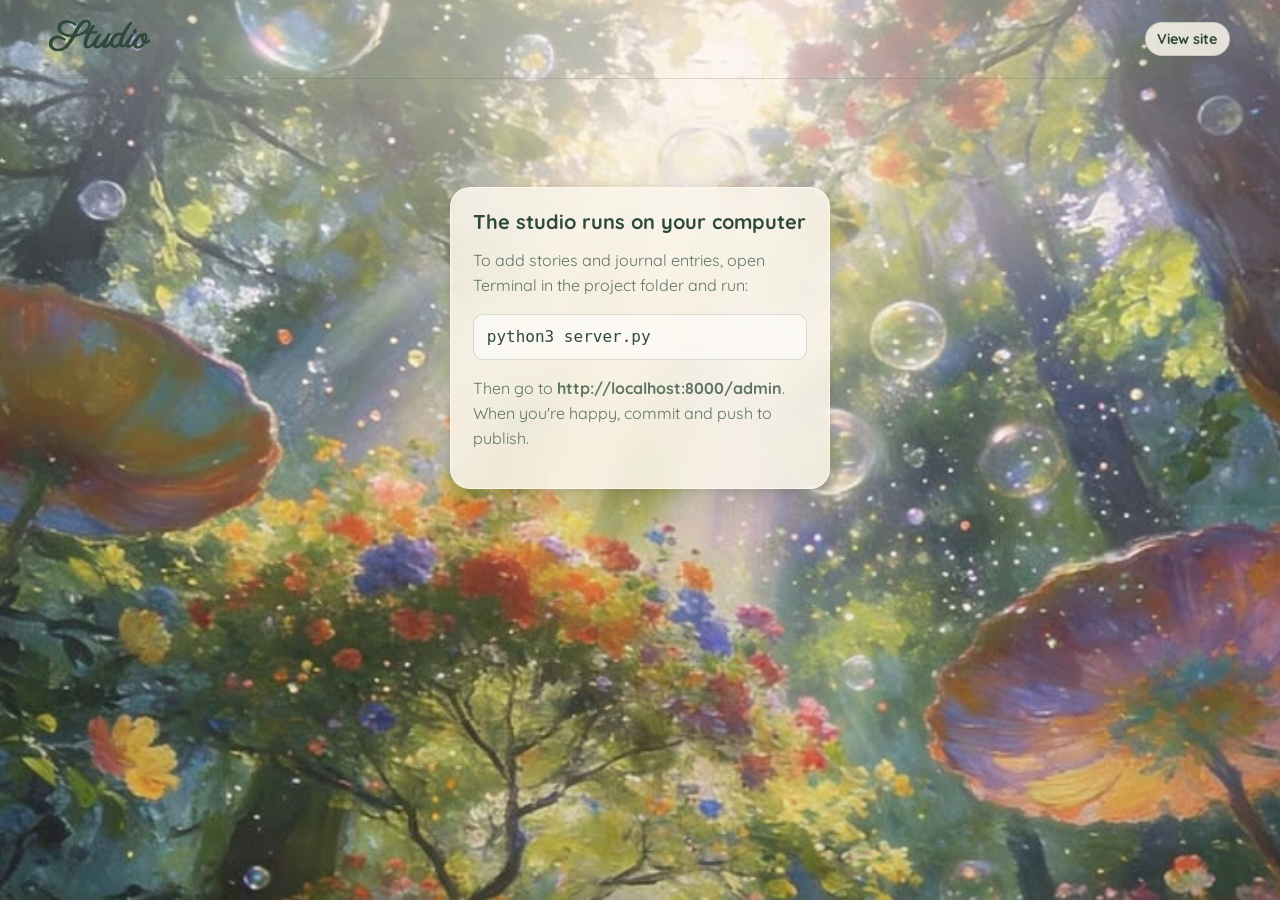
==== commit c4eef94a: "Journal, visual stories, comments, music and a professional layout - Journal with public/private ent" ====
--- a/admin.html
+++ b/admin.html
@@ -8,13 +8,18 @@
   <link rel="icon" href="assets/favicon.svg" type="image/svg+xml">
   <link rel="preconnect" href="https://fonts.googleapis.com">
   <link rel="preconnect" href="https://fonts.gstatic.com" crossorigin>
-  <link href="https://fonts.googleapis.com/css2?family=Parisienne&family=Quicksand:wght@400;500;600;700&display=swap" rel="stylesheet">
-  <link rel="stylesheet" href="assets/style.css?v=202611240434">
+  <link href="https://fonts.googleapis.com/css2?family=Caveat:wght@500;700&family=Lora:ital,wght@0,500;0,600;1,500&family=Parisienne&family=Quicksand:wght@400;500;600;700&display=swap" rel="stylesheet">
+  <link rel="stylesheet" href="assets/style.css?v=20261124045212">
 </head>
-<body>
+<body class="studio">
   <div class="wrap">
     <header class="admin-top">
-      <h1>✨ Studio</h1>
+      <h1><span class="brand">Studio</span></h1>
+      <nav class="studio-tabs" id="tabs" role="tablist" hidden>
+        <button role="tab" data-tab="books" aria-selected="true">Books &amp; stories</button>
+        <button role="tab" data-tab="journal" aria-selected="false">Journal</button>
+        <button role="tab" data-tab="settings" aria-selected="false">Site settings</button>
+      </nav>
       <div class="links">
         <a class="btn small" href="index.html" target="_blank" rel="noopener">View site</a>
         <button class="btn small" id="logout-btn" hidden>Sign out</button>
@@ -24,14 +29,14 @@
     <!-- Shown when this page is opened on GitHub Pages instead of your computer -->
     <section class="panel login" id="offline" hidden>
       <h2>The studio runs on your computer</h2>
-      <p>To upload books, open a terminal in the project folder and run:</p>
+      <p>To add stories and journal entries, open Terminal in the project folder and run:</p>
       <pre class="input" style="white-space:pre-wrap">python3 server.py</pre>
       <p>Then go to <strong>http://localhost:8000/admin</strong>. When you're happy, commit and push to publish.</p>
     </section>
 
     <section class="panel login" id="login" hidden>
       <h2>Welcome back</h2>
-      <p>Sign in to manage your books.</p>
+      <p>Sign in to your studio.</p>
       <form id="login-form">
         <div class="field">
           <label for="password">Password</label>
@@ -41,37 +46,19 @@
       </form>
     </section>
 
-    <div class="admin-grid" id="app" hidden>
+    <!-- ============================================================ BOOKS -->
+    <div class="admin-grid" id="view-books" hidden>
       <aside>
         <section class="panel">
           <h2>Your books</h2>
           <ul class="book-list" id="book-list"></ul>
-          <button class="btn primary" id="new-btn" style="width:100%">+ New book</button>
+          <button class="btn primary" id="new-btn" style="width:100%">+ New book or story</button>
         </section>
-        <section class="panel">
-          <h2>Site</h2>
-          <form id="site-form">
-            <div class="field"><label for="site-title">Site name</label><input class="input" id="site-title" maxlength="120"></div>
-            <div class="field"><label for="site-tagline">Tagline</label><input class="input" id="site-tagline" maxlength="240"></div>
-            <div class="field"><label for="site-owner">Your name</label><input class="input" id="site-owner" maxlength="120"><span class="hint">Shown as "Stories &amp; illustrations by …" and in the footer.</span></div>
-            <button class="btn small" type="submit">Save</button>
-          </form>
-          <div class="field" style="margin:18px 0 0">
-            <label>Background photo</label>
-            <div class="bg-preview" id="bg-preview"><span>Painted meadow (default)</span></div>
-            <div style="display:flex;gap:8px;flex-wrap:wrap">
-              <label class="btn small" for="bg-input">Choose photo…</label>
-              <input type="file" id="bg-input" accept="image/png,image/jpeg,image/webp" class="visually-hidden">
-              <button class="btn small" type="button" id="bg-remove" hidden>Use meadow</button>
-            </div>
-            <span class="hint">A soft landscape (meadow, forest, sea, flowers) works best. Use photos you took or free ones from Unsplash or Pexels, since images on Pinterest usually belong to other people.</span>
-          </div>
-        </section>
-        <section class="panel">
+        <section class="panel publish-note">
           <h2>Publish online</h2>
-          <p class="muted" style="margin-top:0">Changes here are saved to the <code>books/</code> folder. To put them on your live site, push them to GitHub:</p>
-          <pre class="input" style="white-space:pre-wrap;font-size:.82rem">git add -A
-git commit -m "New pages"
+          <p class="muted" style="margin-top:0">Your changes are saved on this computer. To put them on your live site, run:</p>
+          <pre class="input">git add -A
+git commit -m "New story"
 git push</pre>
         </section>
       </aside>
@@ -79,18 +66,26 @@
       <section>
         <div class="panel" id="welcome">
           <h2>Make something lovely</h2>
-          <p class="muted">Pick a book on the left, or start a new one. You can drop in page images (PNG, JPG, WebP, GIF) or a whole PDF, and each PDF page becomes a page in the book.</p>
+          <p class="muted">Pick a book on the left, or start a new one. There are three kinds:</p>
+          <ul class="muted kinds">
+            <li><strong>Storybook</strong> and <strong>Comic</strong>: finished pages that readers turn like a real book. Drop in images or a PDF, or use <em>Make a page with text</em> to write words onto your pictures.</li>
+            <li><strong>Visual story</strong>: pictures with words written beside each scene, which readers scroll through.</li>
+          </ul>
         </div>
 
         <form class="panel" id="new-form" hidden>
-          <h2>New book</h2>
+          <h2>New book or story</h2>
           <div class="field"><label for="new-title">Title</label><input class="input" id="new-title" required maxlength="200"></div>
           <div class="row">
             <div class="field"><label for="new-type">Kind</label>
-              <select class="input" id="new-type"><option value="storybook">Storybook</option><option value="comic">Comic</option></select></div>
+              <select class="input" id="new-type">
+                <option value="storybook">Storybook (page turning)</option>
+                <option value="comic">Comic (page turning)</option>
+                <option value="visual">Visual story (pictures + words, scrolling)</option>
+              </select></div>
             <div class="field"><label for="new-author">Author / illustrator</label><input class="input" id="new-author" maxlength="200"></div>
           </div>
-          <button class="btn primary" type="submit">Create book</button>
+          <button class="btn primary" type="submit">Create</button>
           <button class="btn" type="button" id="new-cancel">Cancel</button>
         </form>
 
@@ -106,42 +101,209 @@
             <div class="field"><label for="ed-title">Title</label><input class="input" id="ed-title" required maxlength="200"></div>
             <div class="row">
               <div class="field"><label for="ed-type">Kind</label>
-                <select class="input" id="ed-type"><option value="storybook">Storybook</option><option value="comic">Comic</option></select></div>
+                <select class="input" id="ed-type">
+                  <option value="storybook">Storybook (page turning)</option>
+                  <option value="comic">Comic (page turning)</option>
+                  <option value="visual">Visual story (pictures + words, scrolling)</option>
+                </select></div>
               <div class="field"><label for="ed-author">Author / illustrator</label><input class="input" id="ed-author" maxlength="200"></div>
             </div>
-            <div class="field"><label for="ed-direction">Reading direction</label>
+            <div class="field" id="direction-field"><label for="ed-direction">Reading direction</label>
               <select class="input" id="ed-direction"><option value="ltr">Left to right</option><option value="rtl">Right to left (manga style)</option></select></div>
+            <div class="field"><label for="ed-music">Background music</label>
+              <div class="music-row">
+                <select class="input" id="ed-music">
+                  <option value="auto">Gentle music-box tune (made for this book)</option>
+                  <option value="file">My own music file</option>
+                  <option value="off">No music</option>
+                </select>
+                <label class="btn small" for="ed-music-file" id="ed-music-upload">Upload music…</label>
+                <input type="file" id="ed-music-file" accept="audio/mpeg,audio/mp4,audio/x-m4a,audio/ogg,audio/wav,.mp3,.m4a,.ogg,.wav" class="visually-hidden">
+              </div>
+              <span class="hint" id="ed-music-hint">Readers press the ♫ button to play it. Music never starts by itself.</span></div>
             <div class="field"><label for="ed-desc">Short description</label><textarea class="input" id="ed-desc" maxlength="4000" placeholder="A sleepy moon cat sets off to find the stars…"></textarea></div>
             <button class="btn primary" type="submit">Save details</button>
           </form>
 
           <section class="panel">
-            <h2>Pages</h2>
+            <div class="editor-head">
+              <h2 id="pages-heading">Pages</h2>
+              <button class="btn small" type="button" id="compose-btn">✍ Make a page with text</button>
+            </div>
+            <p class="muted" id="scenes-help" hidden style="margin-top:0">Add a picture for each scene, then write the words for it in the box beside it. Your words save automatically.</p>
             <label class="dropzone" id="drop">
-              <strong>Drop pages here, or click to choose</strong>
-              Images are added in file-name order (page01, page02…). A PDF is split into pages. The first page is the cover.
+              <strong>Drop pictures here, or click to choose</strong>
+              Images are added in file-name order (page01, page02…). A PDF is split into pages. The first one is the cover.
               <input type="file" id="file-input" multiple accept="image/png,image/jpeg,image/webp,image/gif,application/pdf" class="visually-hidden">
             </label>
             <div id="progress-wrap" hidden>
               <div class="progress"><div id="progress-bar"></div></div>
               <div class="progress-label" id="progress-label"></div>
             </div>
-            <p class="muted" id="pages-empty">No pages yet.</p>
+            <p class="muted" id="pages-empty">Nothing here yet.</p>
             <div class="pages-grid" id="pages"></div>
           </section>
 
           <section class="panel">
             <h2>Danger zone</h2>
-            <p class="muted" style="margin-top:0">Deleting a book removes all of its pages from this computer.</p>
+            <p class="muted" style="margin-top:0">Deleting removes the book and all of its pages from this computer.</p>
             <button class="btn danger" id="delete-btn">Delete this book</button>
           </section>
         </div>
+      </section>
+    </div>
+
+    <!-- ============================================================ JOURNAL -->
+    <div class="admin-grid" id="view-journal" hidden>
+      <aside>
+        <section class="panel">
+          <h2>Journal</h2>
+          <ul class="book-list entry-list" id="entry-list"></ul>
+          <button class="btn primary" id="new-entry-btn" style="width:100%">+ New entry</button>
+        </section>
+        <section class="panel">
+          <h2>Public or private?</h2>
+          <p class="muted" style="margin:0"><strong>Public</strong> entries appear in the Journal on your site after you push.<br><br>🔒 <strong>Private</strong> entries stay only on this computer, in the <code>private/</code> folder, and are never uploaded to GitHub. Back that folder up yourself if it matters to you.</p>
+        </section>
+      </aside>
+
+      <section>
+        <div class="panel" id="journal-welcome">
+          <h2>Dear journal…</h2>
+          <p class="muted">Write a new entry or pick one on the left. You can add pictures, headings, quotes, <strong>bold</strong> and <em>italic</em> text.</p>
+        </div>
+
+        <form class="panel" id="entry-form" hidden>
+          <div class="editor-head">
+            <input class="input title-input" id="entry-title" maxlength="200" placeholder="Title" aria-label="Title" required>
+            <div class="actions">
+              <label class="toggle"><input type="checkbox" id="entry-public"> <span id="entry-public-label">🔒 Private</span></label>
+              <a class="btn small" id="entry-view" target="_blank" rel="noopener" hidden>View</a>
+            </div>
+          </div>
+          <div class="field" style="max-width:220px"><label for="entry-date">Date</label><input class="input" type="date" id="entry-date"></div>
+          <div class="toolbar" role="toolbar" aria-label="Formatting">
+            <button type="button" data-fmt="bold" title="Bold (⌘B)"><strong>B</strong></button>
+            <button type="button" data-fmt="italic" title="Italic (⌘I)"><em>I</em></button>
+            <button type="button" data-fmt="heading" title="Heading">H</button>
+            <button type="button" data-fmt="quote" title="Quote">❝</button>
+            <label class="tool-btn" for="entry-image" title="Insert picture">🖼 Picture</label>
+            <input type="file" id="entry-image" accept="image/png,image/jpeg,image/webp,image/gif" class="visually-hidden">
+            <span class="spacer"></span>
+            <button type="button" id="entry-preview-btn" aria-pressed="false">Preview</button>
+          </div>
+          <textarea class="input entry-body" id="entry-body" placeholder="Today I painted…"></textarea>
+          <div class="prose entry-preview" id="entry-preview" hidden></div>
+          <div class="entry-actions">
+            <button class="btn primary" type="submit">Save entry</button>
+            <span class="muted small" id="entry-status"></span>
+            <span class="spacer"></span>
+            <button class="btn danger small" type="button" id="entry-delete">Delete entry</button>
+          </div>
+        </form>
+      </section>
+    </div>
+
+    <!-- ============================================================ SETTINGS -->
+    <div class="settings-grid" id="view-settings" hidden>
+      <form class="panel" id="site-form">
+        <h2>Site details</h2>
+        <div class="field"><label for="site-title">Site name</label><input class="input" id="site-title" maxlength="120"></div>
+        <div class="field"><label for="site-tagline">Tagline</label><input class="input" id="site-tagline" maxlength="240"></div>
+        <div class="field"><label for="site-owner">Your name</label><input class="input" id="site-owner" maxlength="120"><span class="hint">Shown as "Stories &amp; illustrations by …" and in the footer.</span></div>
+        <div class="field"><label for="site-about">About you</label><textarea class="input" id="site-about" maxlength="4000" rows="6" placeholder="A few words about you and your stories. Leave empty to hide the About section."></textarea></div>
+        <button class="btn primary" type="submit">Save</button>
+      </form>
+
+      <section class="panel">
+        <h2>Background pictures</h2>
+        <p class="muted" style="margin-top:0">Each visit shows one of these at random. With none, a painted meadow is shown.</p>
+        <div class="bg-grid" id="bg-grid"></div>
+        <label class="btn small" for="bg-input">+ Add pictures…</label>
+        <input type="file" id="bg-input" multiple accept="image/png,image/jpeg,image/webp" class="visually-hidden">
+        <p class="hint muted">Use your own artwork, or free and public-domain images (Unsplash, Pexels, Wikimedia Commons).</p>
+      </section>
+
+      <form class="panel" id="comments-form">
+        <h2>Comments</h2>
+        <p class="muted" style="margin-top:0">Readers can leave anonymous comments on your stories and public journal entries. Comments are saved in a Google Sheet that only you control.</p>
+        <div class="field"><label for="site-comments">Comments link</label>
+          <input class="input" id="site-comments" placeholder="https://script.google.com/macros/s/…/exec"><span class="hint" id="comments-state"></span></div>
+        <button class="btn primary" type="submit">Save</button>
+        <details class="setup">
+          <summary>How to set up comments (5 minutes, one time)</summary>
+          <ol>
+            <li>Open <a href="https://sheets.new" target="_blank" rel="noopener">sheets.new</a> and name the sheet <em>Story comments</em>.</li>
+            <li>In the menu choose <strong>Extensions → Apps Script</strong>.</li>
+            <li>Delete what's there and paste everything from the file <code>comments/google-apps-script.js</code> in your project folder. Click <strong>Save</strong>.</li>
+            <li>Click <strong>Deploy → New deployment</strong>, click the gear and choose <strong>Web app</strong>. Set <em>Execute as: Me</em> and <em>Who has access: Anyone</em>, then <strong>Deploy</strong> and allow access.</li>
+            <li>Copy the <strong>Web app URL</strong> (it ends in <code>/exec</code>), paste it above, save, then commit and push.</li>
+          </ol>
+          <p class="muted">To remove a comment, delete its row in the sheet, or type anything in its <em>hidden</em> column.</p>
+        </details>
+      </form>
+
+      <section class="panel publish-note">
+        <h2>Publish online</h2>
+        <p class="muted" style="margin-top:0">After changing anything, push it to your live site:</p>
+        <pre class="input">git add -A
+git commit -m "Update site"
+git push</pre>
       </section>
     </div>
   </div>
+
+  <!-- ============================================================ PAGE MAKER -->
+  <dialog class="composer" id="composer" aria-labelledby="composer-title">
+    <form method="dialog" class="composer-inner" id="composer-form">
+      <div class="composer-canvas">
+        <canvas id="composer-canvas" width="900" height="1200"></canvas>
+        <label class="dropzone composer-pick" id="composer-pick" for="composer-file">
+          <strong>Choose a picture</strong>Your illustration becomes the page; then write on it.
+        </label>
+        <input type="file" id="composer-file" accept="image/png,image/jpeg,image/webp" class="visually-hidden">
+      </div>
+      <div class="composer-controls">
+        <h2 id="composer-title">Make a page with text</h2>
+        <div class="field"><label for="cm-text">Your words</label>
+          <textarea class="input" id="cm-text" rows="5" placeholder="Once upon a time…"></textarea></div>
+        <div class="row">
+          <div class="field"><label for="cm-font">Lettering</label>
+            <select class="input" id="cm-font">
+              <option value="Lora">Storybook serif</option>
+              <option value="Parisienne">Fairy-tale script</option>
+              <option value="Quicksand">Soft rounded</option>
+              <option value="Caveat">Handwritten</option>
+            </select></div>
+          <div class="field"><label for="cm-color">Text color</label><input class="input color-input" type="color" id="cm-color" value="#2f4a3a"></div>
+        </div>
+        <div class="row">
+          <div class="field"><label for="cm-size">Size</label><input type="range" id="cm-size" min="2" max="10" step="0.25" value="4.25"></div>
+          <div class="field"><label for="cm-pos">Position (top ↔ bottom)</label><input type="range" id="cm-pos" min="0" max="100" value="6"></div>
+        </div>
+        <div class="row">
+          <div class="field"><label for="cm-align">Alignment</label>
+            <select class="input" id="cm-align"><option value="center">Center</option><option value="left">Left</option><option value="right">Right</option></select></div>
+          <div class="field"><label for="cm-back">Behind the text</label>
+            <select class="input" id="cm-back">
+              <option value="box">Soft cream box</option>
+              <option value="band">Cream band (full width)</option>
+              <option value="glow">Soft glow only</option>
+              <option value="none">Nothing</option>
+            </select></div>
+        </div>
+        <div class="composer-actions">
+          <button class="btn" value="cancel" formnovalidate>Cancel</button>
+          <button class="btn primary" type="button" id="cm-save">Add page</button>
+        </div>
+      </div>
+    </form>
+  </dialog>
+
   <div class="toast" id="toast" role="status" aria-live="polite"></div>
 
-  <script src="assets/sky.js?v=202611240434"></script>
-  <script src="assets/admin.js?v=202611240434"></script>
+  <script src="assets/sky.js?v=20261124045212"></script>
+  <script src="assets/markup.js?v=20261124045212"></script>
+  <script src="assets/admin.js?v=20261124045212"></script>
 </body>
 </html>
--- a/assets/style.css
+++ b/assets/style.css
@@ -444,3 +444,277 @@
 .book-card h3 { color: var(--ink); }
 .badge { background: var(--accent-soft); color: var(--accent); }
 @media (prefers-color-scheme: dark) { .book-card, .chip, .panel { border-color: rgb(230 220 180 / .14) !important; } }
+
+/* =================================================================== professional layout */
+.skip-link { position: absolute; left: -999px; top: 8px; z-index: 100; background: var(--ink); color: var(--paper); padding: .5em 1em; border-radius: 8px; }
+.skip-link:focus { left: 16px; }
+.small { font-size: .85rem; }
+.text-link { color: var(--accent); font-weight: 700; text-decoration: none; }
+.text-link:hover { text-decoration: underline; text-underline-offset: 3px; }
+
+/* ---- top navigation */
+.topbar { position: sticky; top: 0; z-index: 40; transition: background .25s, box-shadow .25s; }
+.topbar.scrolled, .topbar.open {
+  background: rgb(251 246 236 / .9); box-shadow: 0 1px 0 var(--line), 0 6px 20px rgb(30 50 30 / .08);
+  backdrop-filter: blur(14px); -webkit-backdrop-filter: blur(14px);
+}
+@media (prefers-color-scheme: dark) { .topbar.scrolled, .topbar.open { background: rgb(18 30 23 / .9); } }
+.topbar-inner { display: flex; align-items: center; justify-content: space-between; gap: 16px; min-height: 68px; }
+.brand {
+  font-family: var(--font-script); font-size: 2rem; line-height: 1; text-decoration: none; color: var(--ink);
+  padding: .1em .2em 0 0; white-space: nowrap;
+}
+.nav-links { display: flex; gap: 4px; }
+.nav-links a {
+  text-decoration: none; font-weight: 600; color: var(--ink); padding: .5em .95em; border-radius: 999px;
+  background: rgb(251 246 236 / .65); transition: background .15s;
+}
+.topbar.scrolled .nav-links a { background: transparent; }
+.nav-links a:hover { background: var(--accent-soft); }
+.nav-links a[aria-current="page"] { background: var(--accent); color: #fff; }
+@media (prefers-color-scheme: dark) { .nav-links a { background: rgb(22 38 29 / .65); } }
+.nav-toggle { display: none; border: 0; background: var(--card); color: var(--ink); width: 42px; height: 42px; border-radius: 12px; cursor: pointer; }
+.nav-toggle svg { width: 22px; height: 22px; margin: auto; display: block; }
+@media (max-width: 700px) {
+  .nav-toggle { display: block; }
+  .nav-links { display: none; position: absolute; left: 0; right: 0; top: 100%; flex-direction: column; padding: 8px 16px 16px; background: inherit; }
+  .topbar.open .nav-links { display: flex; background: rgb(251 246 236 / .97); box-shadow: 0 10px 20px rgb(30 50 30 / .1); }
+  .nav-links a { background: transparent; padding: .8em 1em; }
+  .brand { font-size: 1.7rem; }
+}
+@media (max-width: 700px) and (prefers-color-scheme: dark) { .topbar.open .nav-links { background: rgb(18 30 23 / .97); } }
+
+/* ---- hero */
+.hero { padding: clamp(28px, 7vw, 84px) 0 clamp(28px, 5vw, 56px); text-align: center; }
+.hero .eyebrow {
+  margin: 0 0 4px; font-weight: 700; letter-spacing: .18em; text-transform: uppercase; font-size: .75rem; color: var(--accent);
+}
+.hero-actions { display: flex; gap: 10px; justify-content: center; flex-wrap: wrap; margin-top: 24px; }
+.hero-actions .btn { padding: .75em 1.5em; }
+
+/* ---- sections */
+.section { padding: clamp(28px, 5vw, 56px) 0; scroll-margin-top: 80px; }
+.section-head {
+  display: flex; align-items: end; justify-content: space-between; gap: 16px 24px; flex-wrap: wrap;
+  margin-bottom: 26px; padding: 22px 26px; border-radius: var(--radius);
+  background: var(--card); border: 1px solid rgb(255 250 238 / .75); box-shadow: var(--shadow);
+  backdrop-filter: blur(14px); -webkit-backdrop-filter: blur(14px);
+}
+.section-title { font-family: var(--font-script); font-weight: 400; font-size: clamp(2.4rem, 6vw, 3.2rem); line-height: 1.1; color: var(--ink); }
+.section-sub { margin: 4px 0 0; color: var(--ink-soft); }
+.section-head .filters { margin: 0; justify-content: flex-end; }
+.page-main { padding: 28px 0 60px; min-height: 60vh; }
+.page-head { margin-bottom: 26px; padding: 26px; border-radius: var(--radius); background: var(--card); box-shadow: var(--shadow); backdrop-filter: blur(14px); -webkit-backdrop-filter: blur(14px); text-align: center; }
+
+/* ---- story cards */
+.book-card { padding: 10px; }
+.book-info { padding: 14px 8px 6px; }
+.book-info .badge { margin-bottom: 8px; }
+.book-card .book-info h3 { margin: 0 0 6px; }
+.book-card .book-info .desc { margin: 0 0 8px; }
+.book-card .book-info .meta { margin: 0; font-size: .85rem; }
+.badge.visual { background: #efe3f2; color: #7a4f86; }
+@media (prefers-color-scheme: dark) { .badge.visual { background: rgb(210 170 230 / .16); color: #e2c6ee; } }
+.empty { background: var(--card); border-radius: var(--radius); padding: 40px 20px; }
+
+/* ---- journal cards */
+.journal-grid { display: grid; gap: 22px; grid-template-columns: repeat(auto-fill, minmax(min(300px, 100%), 1fr)); }
+.journal-card {
+  display: flex; flex-direction: column; text-decoration: none; overflow: hidden; border-radius: var(--radius);
+  background: var(--card); border: 1px solid rgb(255 250 238 / .75); box-shadow: var(--shadow);
+  backdrop-filter: blur(14px); -webkit-backdrop-filter: blur(14px); transition: transform .25s, box-shadow .25s;
+}
+.journal-card:hover { transform: translateY(-4px); box-shadow: 0 4px 10px rgb(40 60 40 / .14), 0 22px 44px rgb(30 50 30 / .24); }
+.journal-thumb { aspect-ratio: 16 / 9; overflow: hidden; background: var(--paper-2); }
+.journal-thumb img { width: 100%; height: 100%; object-fit: cover; }
+.journal-body { padding: 18px 20px 20px; display: flex; flex-direction: column; gap: 6px; flex: 1; }
+.journal-body time { font-size: .8rem; font-weight: 700; letter-spacing: .08em; text-transform: uppercase; color: var(--ink-soft); }
+.journal-body h3 { font-size: 1.25rem; }
+.journal-body p { margin: 0; color: var(--ink-soft); flex: 1; }
+
+/* ---- about */
+.about-card {
+  max-width: 760px; margin: 0 auto; text-align: center; padding: clamp(26px, 5vw, 48px);
+  background: var(--card); border-radius: var(--radius); box-shadow: var(--shadow);
+  border: 1px solid rgb(255 250 238 / .75); backdrop-filter: blur(14px); -webkit-backdrop-filter: blur(14px);
+}
+.about-name { margin: 4px 0 14px; font-weight: 700; letter-spacing: .12em; text-transform: uppercase; font-size: .8rem; color: var(--accent); }
+.about-text p { font-size: 1.08rem; line-height: 1.8; margin: 0 0 1em; }
+
+/* ---- footer */
+.footer { margin-top: 40px; background: rgb(251 246 236 / .92); border-top: 1px solid var(--line); backdrop-filter: blur(14px); -webkit-backdrop-filter: blur(14px); }
+@media (prefers-color-scheme: dark) { .footer { background: rgb(18 30 23 / .92); } }
+.footer-inner { display: grid; grid-template-columns: 1fr auto; gap: 14px 24px; padding: 30px 0 34px; align-items: center; }
+.footer-inner p { margin: 4px 0 0; }
+.footer-links { display: flex; gap: 18px; flex-wrap: wrap; }
+.footer-links a { color: var(--ink); text-decoration: none; font-weight: 600; }
+.footer-links a:hover { color: var(--accent); }
+.footer-copy { grid-column: 1 / -1; color: var(--ink-soft); border-top: 1px solid var(--line); padding-top: 16px; }
+@media (max-width: 600px) { .footer-inner { grid-template-columns: 1fr; } }
+
+/* ---- articles (journal entries, visual stories) */
+.article, .story { max-width: 780px; margin: 0 auto; }
+.back-link { display: inline-block; margin-bottom: 14px; padding: .4em .9em; background: var(--card); border-radius: 999px; }
+.article-head {
+  text-align: center; padding: 30px 24px 26px; margin-bottom: 22px; border-radius: var(--radius);
+  background: var(--card); box-shadow: var(--shadow); backdrop-filter: blur(14px); -webkit-backdrop-filter: blur(14px);
+}
+.article-head time { font-size: .8rem; font-weight: 700; letter-spacing: .12em; text-transform: uppercase; color: var(--ink-soft); }
+.article-title { font-family: var(--font-script); font-weight: 400; font-size: clamp(2.6rem, 8vw, 4rem); line-height: 1.15; margin: 6px 0 4px; color: var(--ink); }
+.article-head .byline { margin-top: 8px; }
+.story-desc { color: var(--ink-soft); max-width: 52ch; margin: 12px auto 0; }
+.prose {
+  padding: clamp(22px, 5vw, 48px); border-radius: var(--radius); background: var(--card); box-shadow: var(--shadow);
+  backdrop-filter: blur(14px); -webkit-backdrop-filter: blur(14px); font-size: 1.1rem; line-height: 1.85;
+}
+.prose > :first-child { margin-top: 0; }
+.prose p { margin: 0 0 1.1em; }
+.prose h2 { font-family: var(--font-script); font-weight: 400; font-size: 2.2rem; margin: 1.2em 0 .4em; }
+.prose blockquote { margin: 1.2em 0; padding: .4em 1.2em; border-left: 3px solid var(--accent); color: var(--ink-soft); font-style: italic; }
+.prose figure { margin: 1.6em 0; }
+.prose figure img { width: 100%; border-radius: 14px; box-shadow: var(--shadow); }
+.prose figcaption { text-align: center; color: var(--ink-soft); font-size: .9rem; margin-top: 8px; }
+
+/* ---- visual story scenes */
+.story-scene { margin: 0 0 34px; opacity: 0; transform: translateY(24px); transition: opacity .8s ease, transform .8s ease; }
+.story-scene.in { opacity: 1; transform: none; }
+.story-scene figure { margin: 0; }
+.story-scene img { width: 100%; border-radius: 18px; box-shadow: 0 6px 14px rgb(30 50 30 / .15), 0 24px 50px rgb(30 50 30 / .25); }
+.scene-text {
+  margin: -26px 24px 0; position: relative; padding: 22px 26px; border-radius: 16px; background: var(--card);
+  box-shadow: var(--shadow); backdrop-filter: blur(14px); -webkit-backdrop-filter: blur(14px);
+  font-size: 1.12rem; line-height: 1.8;
+}
+.scene-text p { margin: 0 0 .8em; }
+.scene-text p:last-child { margin: 0; }
+.story-end { text-align: center; padding: 26px; background: var(--card); border-radius: var(--radius); box-shadow: var(--shadow); }
+.the-end { font-family: var(--font-script); font-size: 3.4rem; margin: 0 0 10px; color: var(--ink); }
+.story-progress { position: fixed; top: 0; left: 0; right: 0; height: 3px; z-index: 50; }
+.story-progress div { height: 100%; width: 0; background: linear-gradient(90deg, var(--accent), var(--gold)); }
+@media (prefers-reduced-motion: reduce) { .story-scene { opacity: 1; transform: none; } }
+
+/* ---- comments */
+.comments {
+  margin-top: 26px; padding: clamp(20px, 4vw, 34px); border-radius: var(--radius); background: var(--card);
+  box-shadow: var(--shadow); backdrop-filter: blur(14px); -webkit-backdrop-filter: blur(14px); color: var(--ink);
+}
+.comments-title { font-family: var(--font-script); font-weight: 400; font-size: 2.4rem; margin-bottom: 12px; }
+.comment-form { display: grid; gap: 10px; }
+.comment-form textarea { min-height: 96px; }
+.comment-actions { display: flex; justify-content: space-between; align-items: center; gap: 10px; flex-wrap: wrap; }
+.comment-status { margin: 0; font-size: .9rem; color: var(--accent); min-height: 1.2em; }
+.comment-list { list-style: none; padding: 0; margin: 18px 0 0; display: grid; gap: 12px; }
+.comment { padding: 14px 16px; border-radius: 14px; background: rgb(255 255 255 / .5); border: 1px solid var(--line); }
+@media (prefers-color-scheme: dark) { .comment { background: rgb(255 255 255 / .04); } }
+.comment-head { display: flex; align-items: center; gap: 10px; margin-bottom: 4px; }
+.comment-head time { margin-left: auto; font-size: .8rem; color: var(--ink-soft); }
+.comment-avatar { width: 30px; height: 30px; border-radius: 50%; display: grid; place-items: center; font-weight: 700; color: #fff; background: linear-gradient(135deg, var(--accent), var(--gold)); font-size: .85rem; }
+.comment p { margin: 0; white-space: pre-wrap; overflow-wrap: anywhere; }
+
+/* comments drawer in the page-turn reader */
+.drawer {
+  position: fixed; top: 0; right: 0; bottom: 0; width: min(420px, 100%); z-index: 20; overflow-y: auto;
+  background: var(--paper); color: var(--ink); box-shadow: -10px 0 40px rgb(0 0 0 / .35); padding: 16px;
+}
+.drawer .comments { margin-top: 40px; box-shadow: none; background: transparent; padding: 8px; }
+.drawer-close { position: absolute; top: 12px; right: 12px; background: var(--paper-2); color: var(--ink); }
+
+/* =================================================================== studio */
+.studio .admin-top { gap: 14px 20px; }
+.studio .admin-top .brand { font-size: 2.4rem; }
+.studio-tabs { display: flex; gap: 4px; padding: 4px; border-radius: 999px; background: var(--card); box-shadow: var(--shadow); flex-wrap: wrap; }
+.studio-tabs button { border: 0; background: transparent; padding: .5em 1.1em; border-radius: 999px; font-weight: 700; cursor: pointer; color: var(--ink-soft); }
+.studio-tabs button[aria-selected="true"] { background: var(--accent); color: #fff; }
+.settings-grid { display: grid; grid-template-columns: repeat(auto-fit, minmax(min(380px, 100%), 1fr)); gap: 20px; align-items: start; padding-bottom: 80px; }
+.settings-grid .panel + .panel { margin-top: 0; }
+.publish-note pre { white-space: pre-wrap; font-size: .82rem; margin: 0; }
+.kinds { padding-left: 1.2em; }
+.kinds li { margin-bottom: .5em; }
+.setup { margin-top: 18px; border-top: 1px solid var(--line); padding-top: 14px; }
+.setup summary { cursor: pointer; font-weight: 700; color: var(--accent); }
+.setup ol { padding-left: 1.3em; line-height: 1.7; }
+.setup a { color: var(--accent); }
+
+/* visual story scene rows */
+.pages-grid.scenes { grid-template-columns: 1fr; }
+.scene-row { display: grid; grid-template-columns: 200px 1fr; gap: 14px; cursor: default; align-items: stretch; }
+.scene-row .scene-pic img { aspect-ratio: auto; max-height: 220px; object-fit: contain; }
+.scene-caption { min-height: 150px; height: 100%; resize: vertical; font-size: 1rem; line-height: 1.6; }
+@media (max-width: 640px) { .scene-row { grid-template-columns: 1fr; } }
+
+/* journal editor */
+.title-input { font-size: 1.4rem; font-weight: 700; flex: 1; min-width: 200px; }
+.toolbar { display: flex; gap: 4px; align-items: center; flex-wrap: wrap; padding: 6px; margin-bottom: 8px; border: 1px solid var(--line); border-radius: 12px; background: rgb(255 255 255 / .35); }
+.toolbar button, .toolbar .tool-btn { border: 0; background: transparent; min-width: 36px; height: 34px; padding: 0 10px; border-radius: 8px; cursor: pointer; font-size: .95rem; color: var(--ink); display: inline-flex; align-items: center; justify-content: center; font-weight: 600; }
+.toolbar button:hover, .toolbar .tool-btn:hover { background: var(--accent-soft); }
+.toolbar button[aria-pressed="true"] { background: var(--accent); color: #fff; }
+.spacer { flex: 1; }
+textarea.entry-body { min-height: 420px; font-size: 1.05rem; line-height: 1.75; resize: vertical; }
+.entry-preview { min-height: 420px; box-shadow: none; border: 1px solid var(--line); }
+.entry-actions { display: flex; align-items: center; gap: 12px; margin-top: 14px; flex-wrap: wrap; }
+.date-thumb { display: grid !important; place-content: center; text-align: center; background: var(--accent-soft) !important; color: var(--accent); line-height: 1.05; }
+.date-thumb b { font-size: 1.2rem; }
+.date-thumb small { font-size: .7rem; font-weight: 700; text-transform: uppercase; }
+
+/* page maker dialog */
+.composer { border: 0; padding: 0; border-radius: 22px; width: min(1100px, calc(100% - 24px)); max-height: calc(100dvh - 24px); background: var(--paper); color: var(--ink); box-shadow: 0 30px 80px rgb(0 0 0 / .4); }
+.composer::backdrop { background: rgb(20 30 22 / .55); backdrop-filter: blur(3px); }
+.composer-inner { display: grid; grid-template-columns: 1.3fr 1fr; min-height: 0; }
+.composer-canvas { background: var(--paper-2); display: grid; place-items: center; padding: 18px; min-height: 360px; }
+.composer-canvas canvas { max-width: 100%; max-height: calc(100dvh - 90px); width: auto; height: auto; border-radius: 10px; box-shadow: var(--shadow); }
+.composer-pick { width: 100%; }
+.composer-controls { padding: 22px; overflow-y: auto; max-height: calc(100dvh - 24px); }
+.composer-controls h2 { margin-bottom: 14px; }
+.composer-controls input[type="range"] { width: 100%; accent-color: var(--accent); }
+.color-input { height: 42px; padding: 4px; }
+.composer-actions { display: flex; justify-content: flex-end; gap: 10px; margin-top: 10px; }
+@media (max-width: 800px) { .composer-inner { grid-template-columns: 1fr; } .composer-controls { max-height: none; } }
+
+.bg-grid { display: grid; grid-template-columns: repeat(auto-fill, minmax(110px, 1fr)); gap: 10px; margin-bottom: 12px; }
+.bg-grid .bg-preview { grid-column: 1 / -1; }
+.bg-tile { position: relative; margin: 0; aspect-ratio: 3 / 4; border-radius: 10px; overflow: hidden; box-shadow: var(--shadow); }
+.bg-tile img { width: 100%; height: 100%; object-fit: cover; }
+.bg-del { position: absolute; top: 6px; right: 6px; width: 26px; height: 26px; border-radius: 50%; border: 0; cursor: pointer; background: rgb(255 255 255 / .9); color: var(--danger); font-weight: 700; }
+
+/* music buttons */
+#music-btn[aria-pressed="true"] { background: var(--accent); color: #fff; }
+.music-fab {
+  position: fixed; right: 18px; bottom: 18px; z-index: 30; width: 52px; height: 52px; border-radius: 50%; border: 0; cursor: pointer;
+  background: var(--card); color: var(--ink); box-shadow: var(--shadow); display: grid; place-items: center;
+  backdrop-filter: blur(12px); -webkit-backdrop-filter: blur(12px);
+}
+.music-fab svg { width: 22px; height: 22px; }
+.music-fab[aria-pressed="true"] { animation: pulse 2.4s ease-in-out infinite; }
+@keyframes pulse { 50% { box-shadow: 0 0 0 8px rgb(93 127 62 / .18), var(--shadow); } }
+.music-row { display: flex; gap: 8px; align-items: center; flex-wrap: wrap; }
+.music-row select { flex: 1; min-width: 220px; }
+.topbar:not(.scrolled):not(.open) .brand { background: rgb(251 246 236 / .78); padding: .12em .45em .02em; border-radius: 14px; backdrop-filter: blur(8px); -webkit-backdrop-filter: blur(8px); }
+@media (prefers-color-scheme: dark) { .topbar:not(.scrolled):not(.open) .brand { background: rgb(22 38 29 / .75); } }
+.topbar .nav-links a[aria-current="page"] { background: var(--accent); color: #fff; }
+
+/* ---- split hero: introduction on the left, latest story on the right */
+.hero { display: grid; grid-template-columns: minmax(0, 1fr); gap: clamp(24px, 4vw, 56px); align-items: center; text-align: left; }
+.hero.has-featured { grid-template-columns: minmax(0, 1.25fr) minmax(0, .75fr); }
+.hero .hero-card { display: block; max-width: 640px; padding: clamp(26px, 4vw, 48px); }
+.hero .site-title { padding-left: 0; margin-left: -.05em; font-size: clamp(3.4rem, 9vw, 6.2rem); }
+.hero .site-tagline { margin-left: 0; font-size: clamp(1.1rem, 2.2vw, 1.3rem); }
+.hero .byline { justify-content: flex-start; }
+.hero .byline::before { display: none; }
+.hero-actions { justify-content: flex-start; }
+.featured {
+  display: block; text-decoration: none; color: var(--ink); justify-self: center; width: min(340px, 100%);
+  padding: 14px; border-radius: 22px; background: var(--card); box-shadow: 0 6px 16px rgb(30 50 30 / .14), 0 30px 60px rgb(30 50 30 / .25);
+  border: 1px solid rgb(255 250 238 / .75); backdrop-filter: blur(14px); -webkit-backdrop-filter: blur(14px);
+  transform: rotate(2deg); transition: transform .35s ease;
+}
+.featured:hover { transform: rotate(0deg) translateY(-6px); }
+.featured-cover { aspect-ratio: var(--ratio); border-radius: 12px; overflow: hidden; background: var(--paper-2); }
+.featured-cover img { width: 100%; height: 100%; object-fit: cover; }
+.featured-caption { display: grid; gap: 2px; padding: 14px 6px 4px; }
+.featured-caption .eyebrow { font-size: .72rem; font-weight: 700; letter-spacing: .16em; text-transform: uppercase; color: var(--accent); }
+.featured-caption strong { font-family: var(--font-script); font-weight: 400; font-size: 1.9rem; line-height: 1.15; }
+@media (max-width: 820px) {
+  .hero.has-featured { grid-template-columns: 1fr; }
+  .featured { transform: none; width: min(300px, 100%); }
+}
+.hero .byline { display: block; line-height: 1.7; } .hero .byline::after { display: none; }
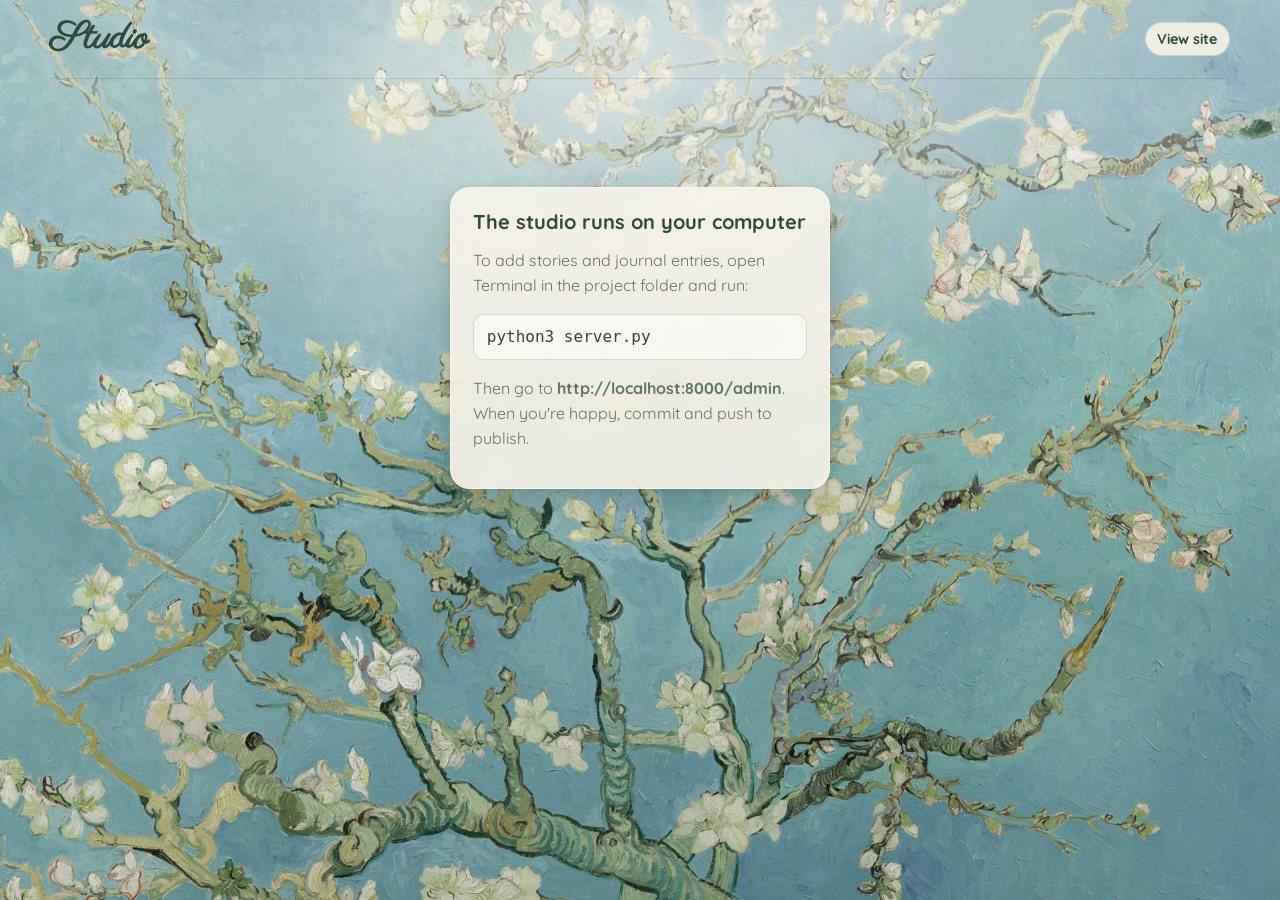
==== commit fcac0ffd: "Add journal entry প্রতীতি and Bengali fonts Co-Authored-By: Claude Opus 5.5 <noreply@anthropic.com>" ====
--- a/admin.html
+++ b/admin.html
@@ -8,8 +8,8 @@
   <link rel="icon" href="assets/favicon.svg" type="image/svg+xml">
   <link rel="preconnect" href="https://fonts.googleapis.com">
   <link rel="preconnect" href="https://fonts.gstatic.com" crossorigin>
-  <link href="https://fonts.googleapis.com/css2?family=Caveat:wght@500;700&family=Lora:ital,wght@0,500;0,600;1,500&family=Parisienne&family=Quicksand:wght@400;500;600;700&display=swap" rel="stylesheet">
-  <link rel="stylesheet" href="assets/style.css?v=20261124045212">
+  <link href="https://fonts.googleapis.com/css2?family=Noto+Serif+Bengali:wght@400;600&family=Tiro+Bangla&family=Caveat:wght@500;700&family=Lora:ital,wght@0,500;0,600;1,500&family=Parisienne&family=Quicksand:wght@400;500;600;700&display=swap" rel="stylesheet">
+  <link rel="stylesheet" href="assets/style.css?v=20261124050250">
 </head>
 <body class="studio">
   <div class="wrap">
@@ -302,8 +302,8 @@
 
   <div class="toast" id="toast" role="status" aria-live="polite"></div>
 
-  <script src="assets/sky.js?v=20261124045212"></script>
-  <script src="assets/markup.js?v=20261124045212"></script>
-  <script src="assets/admin.js?v=20261124045212"></script>
+  <script src="assets/sky.js?v=20261124050250"></script>
+  <script src="assets/markup.js?v=20261124050250"></script>
+  <script src="assets/admin.js?v=20261124050250"></script>
 </body>
 </html>
--- a/assets/style.css
+++ b/assets/style.css
@@ -22,9 +22,9 @@
     radial-gradient(60vmax 55vmax at 70% 100%, #ffe6d3 0%, transparent 60%),
     radial-gradient(50vmax 50vmax at 0% 90%, #d6ecff 0%, transparent 60%),
     linear-gradient(180deg, #fff7fb, #f8f1ff);
-  --font-script: "Parisienne", "Snell Roundhand", "Apple Chancery", cursive;
+  --font-script: "Parisienne", "Tiro Bangla", "Snell Roundhand", "Apple Chancery", cursive;
   --font-display: "Quicksand", system-ui, sans-serif;
-  --font-body: "Quicksand", system-ui, -apple-system, "Segoe UI", sans-serif;
+  --font-body: "Quicksand", "Noto Serif Bengali", system-ui, -apple-system, "Segoe UI", sans-serif;
   color-scheme: light;
 }
 @media (prefers-color-scheme: dark) {
@@ -718,3 +718,9 @@
   .featured { transform: none; width: min(300px, 100%); }
 }
 .hero .byline { display: block; line-height: 1.7; } .hero .byline::after { display: none; }
+
+/* Bengali writing: a little more line height so the letter shapes breathe */
+:lang(bn) { line-height: 2; }
+.prose:lang(bn) { font-size: 1.15rem; }
+.article-title:lang(bn), .journal-body h3:lang(bn) { font-family: "Tiro Bangla", var(--font-script); }
+.prose:lang(bn) blockquote, .prose:lang(bn) em { font-style: normal; } .prose:lang(bn) blockquote { font-weight: 600; color: var(--ink); }
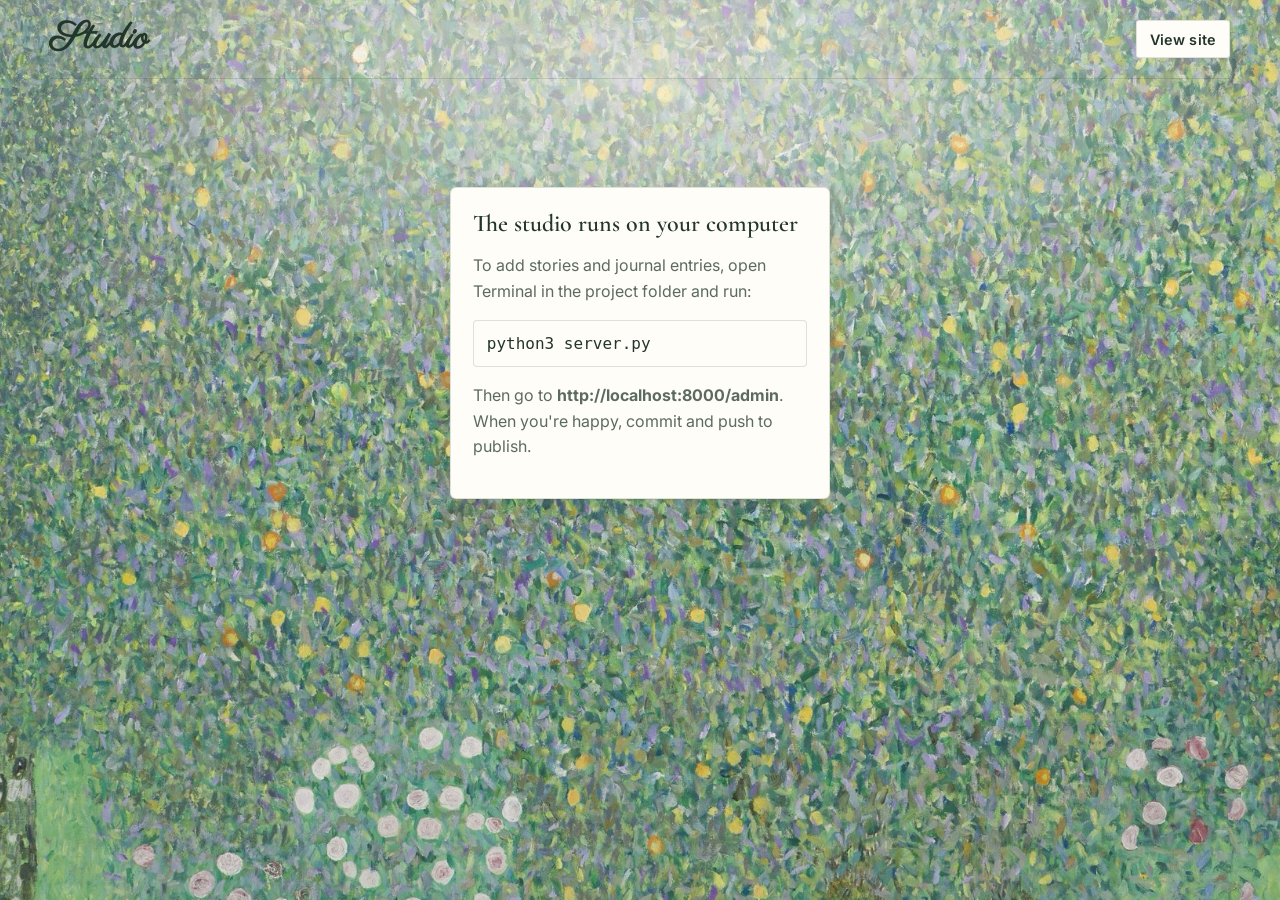
==== commit fe552d2a: "Editorial redesign: a calmer, grown-up presentation Painting as a full-width cover, content on cream" ====
--- a/admin.html
+++ b/admin.html
@@ -8,8 +8,8 @@
   <link rel="icon" href="assets/favicon.svg" type="image/svg+xml">
   <link rel="preconnect" href="https://fonts.googleapis.com">
   <link rel="preconnect" href="https://fonts.gstatic.com" crossorigin>
-  <link href="https://fonts.googleapis.com/css2?family=Noto+Serif+Bengali:wght@400;600&family=Tiro+Bangla&family=Caveat:wght@500;700&family=Lora:ital,wght@0,500;0,600;1,500&family=Parisienne&family=Quicksand:wght@400;500;600;700&display=swap" rel="stylesheet">
-  <link rel="stylesheet" href="assets/style.css?v=20261124050250">
+  <link href="https://fonts.googleapis.com/css2?family=Noto+Serif+Bengali:wght@400;600&family=Tiro+Bangla&family=Caveat:wght@500;700&family=Lora:ital,wght@0,500;0,600;1,500&family=Parisienne&family=Quicksand:wght@400;500;600;700&family=Cormorant+Garamond:ital,wght@0,500;0,600;1,500&family=Inter:wght@400;500;600&family=Source+Serif+4:ital,opsz,wght@0,8..60,400;0,8..60,600;1,8..60,400&display=swap" rel="stylesheet">
+  <link rel="stylesheet" href="assets/style.css?v=20261124051027">
 </head>
 <body class="studio">
   <div class="wrap">
@@ -302,8 +302,8 @@
 
   <div class="toast" id="toast" role="status" aria-live="polite"></div>
 
-  <script src="assets/sky.js?v=20261124050250"></script>
-  <script src="assets/markup.js?v=20261124050250"></script>
-  <script src="assets/admin.js?v=20261124050250"></script>
+  <script src="assets/sky.js?v=20261124051027"></script>
+  <script src="assets/markup.js?v=20261124051027"></script>
+  <script src="assets/admin.js?v=20261124051027"></script>
 </body>
 </html>
--- a/assets/style.css
+++ b/assets/style.css
@@ -724,3 +724,243 @@
 .prose:lang(bn) { font-size: 1.15rem; }
 .article-title:lang(bn), .journal-body h3:lang(bn) { font-family: "Tiro Bangla", var(--font-script); }
 .prose:lang(bn) blockquote, .prose:lang(bn) em { font-style: normal; } .prose:lang(bn) blockquote { font-weight: 600; color: var(--ink); }
+
+/* =====================================================================
+   EDITORIAL THEME: calm, grown-up presentation.
+   Keeps: nature paintings, cream & forest green, script name-mark.
+   ===================================================================== */
+:root {
+  --font-display: "Cormorant Garamond", "Tiro Bangla", Georgia, serif;
+  --font-body: "Inter", "Noto Serif Bengali", system-ui, -apple-system, "Segoe UI", sans-serif;
+  --font-read: "Source Serif 4", "Noto Serif Bengali", Georgia, serif;
+  --paper: #f7f2e8;
+  --paper-2: #ece4d3;
+  --card: #fffdf8;
+  --ink: #23362b;
+  --ink-soft: #5c6b60;
+  --line: rgb(35 54 43 / .14);
+  --accent: #3f6236;
+  --accent-soft: #e4ead9;
+  --gold: #b38a3a;
+  --radius: 6px;
+  --shadow: 0 1px 2px rgb(25 35 28 / .06), 0 8px 24px rgb(25 35 28 / .08);
+  --forest: #1d2f24;
+}
+@media (prefers-color-scheme: dark) {
+  :root {
+    --paper: #121a15;
+    --paper-2: #1c2820;
+    --card: #18231c;
+    --ink: #efe8d8;
+    --ink-soft: #b3b9a6;
+    --line: rgb(239 232 216 / .12);
+    --accent: #a9c47f;
+    --accent-soft: rgb(169 196 127 / .14);
+    --gold: #d9b867;
+    --forest: #0d1510;
+  }
+}
+body { font-family: var(--font-body); font-size: 16px; line-height: 1.6; color: var(--ink); }
+h1, h2, h3 { font-family: var(--font-display); font-weight: 600; letter-spacing: 0; }
+body.site .dreamy-sky .wash { background: none; }
+body.site .dreamy-sky .scene { animation-duration: 60s; }
+
+/* buttons & inputs */
+.btn { border-radius: 3px; padding: .75em 1.35em; font-weight: 600; letter-spacing: .01em; box-shadow: none; }
+.btn.small { padding: .45em .9em; }
+.btn.primary { background: var(--accent); border-color: var(--accent); color: #fff; }
+.btn.ghost { background: transparent; color: inherit; border-color: currentColor; }
+.input, select.input, textarea.input { border-radius: 4px; background: var(--card); border-color: var(--line); }
+.eyebrow {
+  margin: 0 0 10px; font-family: var(--font-body); font-weight: 600; font-size: .72rem;
+  letter-spacing: .2em; text-transform: uppercase; color: var(--accent);
+}
+.text-link { font-weight: 600; font-size: .92rem; letter-spacing: .01em; }
+
+/* top navigation: a solid, quiet bar */
+.topbar, .topbar.scrolled, .topbar.open {
+  background: var(--paper); box-shadow: 0 1px 0 var(--line); backdrop-filter: none; -webkit-backdrop-filter: none;
+}
+.topbar-inner { min-height: 72px; }
+.brand { font-size: 2.05rem; color: var(--ink); }
+.topbar:not(.scrolled):not(.open) .brand { background: none; padding: .1em .2em 0 0; backdrop-filter: none; -webkit-backdrop-filter: none; }
+.nav-links { gap: 26px; }
+.nav-links a, .topbar.scrolled .nav-links a, .topbar .nav-links a[aria-current="page"] {
+  background: none; border-radius: 0; padding: .4em 0; font-weight: 500; font-size: .95rem; color: var(--ink);
+}
+.nav-links a:hover { background: none; color: var(--accent); }
+.topbar .nav-links a[aria-current="page"] { box-shadow: inset 0 -2px 0 var(--accent); color: var(--ink); }
+.nav-toggle { background: transparent; border: 1px solid var(--line); border-radius: 4px; }
+@media (max-width: 700px) {
+  .topbar.open .nav-links { background: var(--paper); }
+  .nav-links { gap: 0; }
+  .nav-links a { padding: .9em 0; border-bottom: 1px solid var(--line); }
+  .topbar .nav-links a[aria-current="page"] { box-shadow: none; color: var(--accent); }
+}
+
+/* hero: the painting as a full-width cover */
+.hero { position: relative; display: flex; align-items: center; min-height: clamp(520px, 80vh, 780px); padding: 0; text-align: left; }
+.hero-shade {
+  position: absolute; inset: 0;
+  background:
+    linear-gradient(90deg, rgb(12 22 16 / .82) 0%, rgb(12 22 16 / .55) 45%, rgb(12 22 16 / .18) 100%),
+    linear-gradient(180deg, rgb(12 22 16 / .25) 0%, transparent 30%);
+}
+.hero-inner { position: relative; display: grid; grid-template-columns: minmax(0, 1fr); gap: clamp(28px, 5vw, 72px); align-items: center; padding: clamp(48px, 8vw, 96px) 0; }
+.hero.has-featured .hero-inner { grid-template-columns: minmax(0, 1.35fr) minmax(0, .65fr); }
+.hero.has-featured { grid-template-columns: none; }
+.hero-copy { color: #f4eddd; max-width: 640px; }
+.hero-copy .eyebrow { color: #e3c47e; }
+.hero .site-title {
+  font-family: var(--font-script); font-weight: 400; font-size: clamp(3.6rem, 9vw, 6.8rem); line-height: 1.05;
+  background: none; -webkit-background-clip: initial; background-clip: initial; color: #fbf6ec; -webkit-text-fill-color: #fbf6ec;
+  padding: 0; margin: 0 0 6px -.04em; text-shadow: 0 2px 24px rgb(0 0 0 / .25);
+}
+.hero .site-tagline { font-family: var(--font-display); font-style: italic; font-weight: 500; font-size: clamp(1.35rem, 2.6vw, 1.75rem); color: rgb(251 246 236 / .92); margin: 0; max-width: 32ch; }
+.hero .byline { display: block; margin-top: 18px; color: rgb(251 246 236 / .75); font-size: .78rem; letter-spacing: .16em; }
+.hero .byline strong { color: #fff; }
+.hero .byline::before, .hero .byline::after { display: none; }
+.hero-actions { margin-top: 34px; gap: 12px; }
+.hero-actions .btn { padding: .85em 1.5em; }
+.hero .btn.primary { background: #fbf6ec; border-color: #fbf6ec; color: var(--forest); }
+.hero .btn.primary:hover { background: #fff; }
+.hero .btn.ghost { color: #fbf6ec; border-color: rgb(251 246 236 / .6); }
+.hero .btn.ghost:hover { border-color: #fbf6ec; background: rgb(255 255 255 / .06); }
+.featured, .featured:hover {
+  transform: none; border-radius: 4px; padding: 12px; background: #fbf6ec; color: #23362b; border: 0;
+  box-shadow: 0 24px 60px rgb(0 0 0 / .35); backdrop-filter: none; -webkit-backdrop-filter: none; width: min(320px, 100%);
+}
+.featured:hover { transform: translateY(-4px); }
+.featured-cover { border-radius: 2px; }
+.featured-caption { padding: 14px 4px 4px; }
+.featured-caption .eyebrow { margin: 0; color: #3f6236; }
+.featured-caption strong { font-family: var(--font-display); font-weight: 600; font-size: 1.6rem; color: #23362b; }
+.featured-caption .text-link { color: #3f6236; }
+@media (max-width: 820px) {
+  .hero.has-featured .hero-inner { grid-template-columns: 1fr; }
+  .featured { justify-self: start; }
+  .hero-shade { background: linear-gradient(180deg, rgb(12 22 16 / .75), rgb(12 22 16 / .55)); }
+}
+
+/* everything below the hero sits on paper */
+.paper { position: relative; background: var(--paper); }
+.section { padding: clamp(56px, 8vw, 104px) 0; }
+.section + .section { border-top: 1px solid var(--line); }
+.section-head, .page-head {
+  background: none; border: 0; box-shadow: none; backdrop-filter: none; -webkit-backdrop-filter: none;
+  border-radius: 0; padding: 0 0 22px; margin-bottom: 36px; border-bottom: 1px solid var(--line); text-align: left;
+}
+.section-title { font-family: var(--font-display); font-weight: 600; font-size: clamp(2.3rem, 4.6vw, 3.3rem); line-height: 1.05; color: var(--ink); }
+.section-sub { font-size: 1rem; margin-top: 8px; }
+
+/* filters become quiet text tabs */
+.filters { gap: 22px; }
+.chip, .chip[aria-pressed="true"] {
+  background: none; border: 0; border-radius: 0; box-shadow: none; padding: .35em 0; color: var(--ink-soft);
+  font-weight: 500; font-size: .92rem; backdrop-filter: none; -webkit-backdrop-filter: none;
+}
+.chip:hover { color: var(--ink); }
+.chip[aria-pressed="true"] { color: var(--ink); box-shadow: inset 0 -2px 0 var(--accent); }
+
+/* story cards */
+.shelf { columns: 4 230px; column-gap: 36px; }
+.book-card, .book-card:hover, .book-card:focus-visible {
+  background: none; border: 0; border-radius: 0; padding: 0; box-shadow: none; margin-bottom: 44px;
+  backdrop-filter: none; -webkit-backdrop-filter: none;
+}
+.book-card:hover { transform: none; }
+.cover { border-radius: 2px; box-shadow: var(--shadow); }
+.cover::after { display: none; }
+.book-card:hover .cover img { transform: scale(1.03); }
+.book-info { padding: 16px 0 0; }
+.badge, .badge.comic, .badge.visual, .badge.draft {
+  background: none; padding: 0; border-radius: 0; font-size: .68rem; letter-spacing: .16em; font-weight: 600; color: var(--accent);
+}
+.badge.comic { color: var(--gold); }
+.badge.visual { color: #7d5a86; }
+@media (prefers-color-scheme: dark) { .badge.visual { color: #d4b6dc; } }
+.book-card .book-info h3 { font-family: var(--font-display); font-weight: 600; font-size: 1.6rem; line-height: 1.12; margin: 4px 0 6px; color: var(--ink); }
+.book-card:hover .book-info h3 { color: var(--accent); }
+.book-card .book-info .desc { font-size: .93rem; color: var(--ink-soft); }
+.book-card .book-info .meta { font-size: .8rem; color: var(--ink-soft); letter-spacing: .02em; }
+.empty { background: none; border: 1px dashed var(--line); border-radius: 4px; color: var(--ink-soft); text-align: center; padding: 48px 20px; }
+
+/* journal: a magazine-style list */
+.journal-grid { grid-template-columns: 1fr; gap: 0; }
+.journal-card, .journal-card:hover {
+  display: flex; flex-direction: row-reverse; justify-content: flex-end; gap: 36px; align-items: flex-start;
+  background: none; border: 0; border-bottom: 1px solid var(--line); border-radius: 0; box-shadow: none;
+  padding: 32px 0; transform: none; backdrop-filter: none; -webkit-backdrop-filter: none; overflow: visible;
+}
+.journal-grid .journal-card:first-child { padding-top: 4px; }
+.journal-thumb { flex: none; width: 240px; aspect-ratio: 4 / 3; border-radius: 2px; }
+.journal-body { padding: 0; flex: 1; gap: 8px; }
+.journal-body time { font-size: .72rem; letter-spacing: .18em; color: var(--ink-soft); }
+.journal-body h3 { font-family: var(--font-display); font-weight: 600; font-size: clamp(1.7rem, 3vw, 2.2rem); line-height: 1.1; color: var(--ink); }
+.journal-card:hover .journal-body h3 { color: var(--accent); }
+.journal-body p { font-family: var(--font-read); font-size: 1.05rem; line-height: 1.7; color: var(--ink-soft); max-width: 68ch; }
+@media (max-width: 700px) { .journal-card, .journal-card:hover { flex-direction: column; gap: 16px; } .journal-thumb { width: 100%; } }
+
+/* about */
+.about-card {
+  display: grid; grid-template-columns: minmax(0, 1fr) minmax(0, 2fr); gap: clamp(24px, 6vw, 80px); max-width: none; text-align: left;
+  background: none; border: 0; box-shadow: none; padding: 0; backdrop-filter: none; -webkit-backdrop-filter: none;
+}
+.about-text p { font-family: var(--font-read); font-size: 1.15rem; line-height: 1.85; }
+@media (max-width: 760px) { .about-card { grid-template-columns: 1fr; } }
+
+/* footer */
+.footer { margin-top: 0; background: var(--forest); color: #efe8d8; border: 0; backdrop-filter: none; -webkit-backdrop-filter: none; }
+.footer .brand { color: #fbf6ec; font-size: 2rem; }
+.footer-tag { color: rgb(239 232 216 / .7); font-family: var(--font-display); font-style: italic; font-size: 1.1rem; }
+.footer-links a { color: rgb(239 232 216 / .85); font-weight: 500; }
+.footer-links a:hover { color: #fff; }
+.footer-copy { color: rgb(239 232 216 / .55); border-top-color: rgb(239 232 216 / .14); }
+.footer-inner { padding: 44px 0 36px; }
+
+/* article pages (journal entries, visual stories): painting banner + paper */
+.page-banner { height: clamp(150px, 26vh, 300px); background: linear-gradient(180deg, rgb(12 22 16 / .3), rgb(12 22 16 / .05)); }
+.page-main { background: var(--paper); width: 100%; max-width: none; padding: clamp(40px, 6vw, 72px) 16px 80px; }
+.page-main > * { max-width: 760px; margin-left: auto; margin-right: auto; }
+.page-main > #list-view { max-width: 1000px; }
+.back-link { background: none; padding: 0; margin-bottom: 26px; font-size: .88rem; }
+.article-head {
+  background: none; box-shadow: none; border-radius: 0; backdrop-filter: none; -webkit-backdrop-filter: none;
+  padding: 0 0 30px; margin-bottom: 36px; border-bottom: 1px solid var(--line);
+}
+.article-head time { font-size: .72rem; letter-spacing: .2em; }
+.article-title { font-family: var(--font-display); font-weight: 600; font-size: clamp(2.6rem, 6vw, 4rem); line-height: 1.08; margin: 10px 0 8px; }
+.article-head .byline { justify-content: center; color: var(--ink-soft); }
+.prose {
+  background: none; box-shadow: none; border: 0; border-radius: 0; padding: 0; backdrop-filter: none; -webkit-backdrop-filter: none;
+  font-family: var(--font-read); font-size: 1.16rem; line-height: 1.85; color: var(--ink);
+}
+.prose h2 { font-family: var(--font-display); font-weight: 600; font-size: 2rem; }
+.prose blockquote { font-family: var(--font-display); font-size: 1.4rem; border-left-color: var(--gold); color: var(--ink); }
+.prose figure img { border-radius: 2px; }
+.page-head .section-title { font-size: clamp(2.6rem, 6vw, 3.8rem); }
+
+/* visual stories */
+.story-scene { margin-bottom: 56px; }
+.story-scene img { border-radius: 2px; box-shadow: var(--shadow); }
+.scene-text {
+  margin: 22px 0 0; padding: 0; background: none; box-shadow: none; border-radius: 0; backdrop-filter: none; -webkit-backdrop-filter: none;
+  font-family: var(--font-read); font-size: 1.2rem; line-height: 1.85;
+}
+.story-end { background: none; box-shadow: none; border-top: 1px solid var(--line); border-radius: 0; padding: 40px 0; }
+.the-end { font-family: var(--font-display); font-style: italic; font-weight: 500; font-size: 2.6rem; }
+
+/* comments */
+.comments { background: var(--card); border: 1px solid var(--line); border-radius: 4px; box-shadow: none; backdrop-filter: none; -webkit-backdrop-filter: none; margin-top: 56px; }
+.comments-title { font-family: var(--font-display); font-weight: 600; font-size: 2rem; }
+.comment { border-radius: 3px; background: var(--paper); }
+.comment-avatar { background: var(--accent); }
+
+/* reader & studio touches */
+.end-card h2 { font-family: var(--font-display); font-style: italic; font-weight: 500; font-size: 3.2rem; }
+.panel { border: 1px solid var(--line); border-radius: 6px; box-shadow: var(--shadow); backdrop-filter: none; -webkit-backdrop-filter: none; }
+.panel h2 { font-size: 1.5rem; }
+.studio-tabs { border-radius: 6px; box-shadow: none; border: 1px solid var(--line); background: var(--card); }
+.studio-tabs button { border-radius: 4px; font-weight: 600; }
+.music-fab { background: var(--card); border: 1px solid var(--line); box-shadow: var(--shadow); backdrop-filter: none; -webkit-backdrop-filter: none; }
+@media (max-width: 600px) { .featured { display: none !important; } .hero { min-height: 0; } }
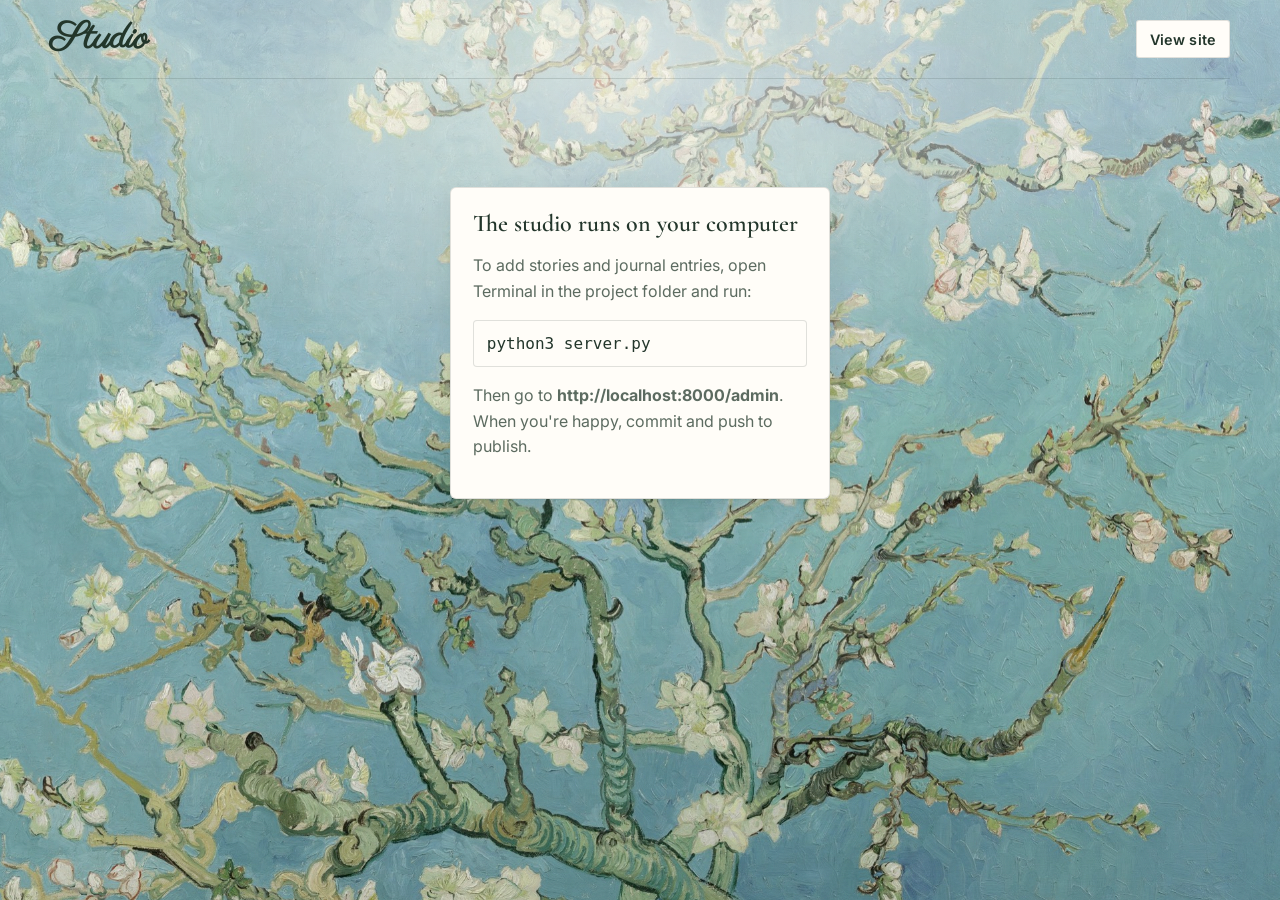
==== commit fa470b86: "Add journal entry: My First Snow Experience Co-Authored-By: Claude Opus 5.5 <noreply@anthropic.com>" ====
--- a/admin.html
+++ b/admin.html
@@ -9,7 +9,7 @@
   <link rel="preconnect" href="https://fonts.googleapis.com">
   <link rel="preconnect" href="https://fonts.gstatic.com" crossorigin>
   <link href="https://fonts.googleapis.com/css2?family=Noto+Serif+Bengali:wght@400;600&family=Tiro+Bangla&family=Caveat:wght@500;700&family=Lora:ital,wght@0,500;0,600;1,500&family=Parisienne&family=Quicksand:wght@400;500;600;700&family=Cormorant+Garamond:ital,wght@0,500;0,600;1,500&family=Inter:wght@400;500;600&family=Source+Serif+4:ital,opsz,wght@0,8..60,400;0,8..60,600;1,8..60,400&display=swap" rel="stylesheet">
-  <link rel="stylesheet" href="assets/style.css?v=20261124051027">
+  <link rel="stylesheet" href="assets/style.css?v=20261124052928">
 </head>
 <body class="studio">
   <div class="wrap">
@@ -302,8 +302,8 @@
 
   <div class="toast" id="toast" role="status" aria-live="polite"></div>
 
-  <script src="assets/sky.js?v=20261124051027"></script>
-  <script src="assets/markup.js?v=20261124051027"></script>
-  <script src="assets/admin.js?v=20261124051027"></script>
+  <script src="assets/sky.js?v=20261124052928"></script>
+  <script src="assets/markup.js?v=20261124052928"></script>
+  <script src="assets/admin.js?v=20261124052928"></script>
 </body>
 </html>
--- a/assets/style.css
+++ b/assets/style.css
@@ -964,3 +964,4 @@
 .studio-tabs button { border-radius: 4px; font-weight: 600; }
 .music-fab { background: var(--card); border: 1px solid var(--line); box-shadow: var(--shadow); backdrop-filter: none; -webkit-backdrop-filter: none; }
 @media (max-width: 600px) { .featured { display: none !important; } .hero { min-height: 0; } }
+.prose figure img { width: auto; max-width: 100%; max-height: 78vh; margin: 0 auto; display: block; }
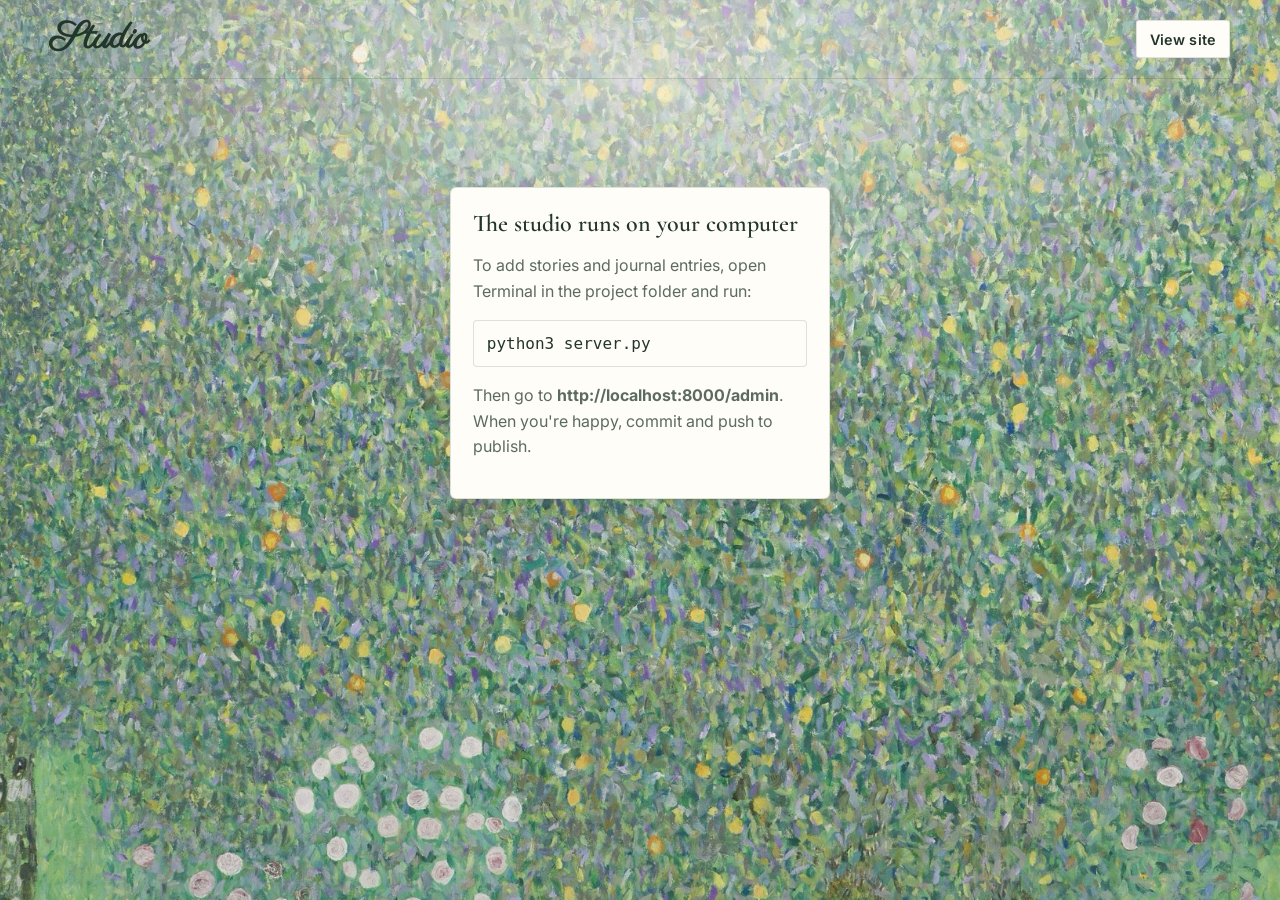
==== commit 4475f5d9: "Bring back rising bubbles across the public pages Co-Authored-By: Claude Opus 5.5 <noreply@anthropic" ====
--- a/admin.html
+++ b/admin.html
@@ -9,7 +9,7 @@
   <link rel="preconnect" href="https://fonts.googleapis.com">
   <link rel="preconnect" href="https://fonts.gstatic.com" crossorigin>
   <link href="https://fonts.googleapis.com/css2?family=Noto+Serif+Bengali:wght@400;600&family=Tiro+Bangla&family=Caveat:wght@500;700&family=Lora:ital,wght@0,500;0,600;1,500&family=Parisienne&family=Quicksand:wght@400;500;600;700&family=Cormorant+Garamond:ital,wght@0,500;0,600;1,500&family=Inter:wght@400;500;600&family=Source+Serif+4:ital,opsz,wght@0,8..60,400;0,8..60,600;1,8..60,400&display=swap" rel="stylesheet">
-  <link rel="stylesheet" href="assets/style.css?v=20261124052928">
+  <link rel="stylesheet" href="assets/style.css?v=20261124054215">
 </head>
 <body class="studio">
   <div class="wrap">
@@ -302,8 +302,8 @@
 
   <div class="toast" id="toast" role="status" aria-live="polite"></div>
 
-  <script src="assets/sky.js?v=20261124052928"></script>
-  <script src="assets/markup.js?v=20261124052928"></script>
-  <script src="assets/admin.js?v=20261124052928"></script>
+  <script src="assets/sky.js?v=20261124054215"></script>
+  <script src="assets/markup.js?v=20261124054215"></script>
+  <script src="assets/admin.js?v=20261124054215"></script>
 </body>
 </html>
--- a/assets/style.css
+++ b/assets/style.css
@@ -965,3 +965,19 @@
 .music-fab { background: var(--card); border: 1px solid var(--line); box-shadow: var(--shadow); backdrop-filter: none; -webkit-backdrop-filter: none; }
 @media (max-width: 600px) { .featured { display: none !important; } .hero { min-height: 0; } }
 .prose figure img { width: auto; max-width: 100%; max-height: 78vh; margin: 0 auto; display: block; }
+
+/* bubbles floating over the public pages */
+.bubble-layer { position: fixed; inset: 0; z-index: 35; overflow: hidden; pointer-events: none; }
+/* a faint rim so the bubbles also show on cream paper */
+.bubble { box-shadow: inset 0 0 6px rgb(255 255 255 / .5), inset 0 0 0 1px rgb(110 140 160 / .16); }
+@media (prefers-color-scheme: dark) { .bubble { box-shadow: inset 0 0 6px rgb(255 255 255 / .35), inset 0 0 0 1px rgb(220 235 255 / .14); } }
+.bubble-layer .bubble {
+  background:
+    radial-gradient(circle at 32% 28%, rgb(255 255 255 / .95) 0 7%, transparent 9%),
+    radial-gradient(circle at 68% 74%, rgb(255 255 255 / .5) 0 5%, transparent 8%),
+    radial-gradient(circle at 50% 50%, rgb(210 230 245 / .08) 52%, rgb(150 195 225 / .32) 70%, rgb(225 160 205 / .42) 84%, rgb(130 165 195 / .55) 100%);
+  box-shadow: inset 0 0 6px rgb(255 255 255 / .55), 0 0 0 1px rgb(110 140 165 / .22);
+}
+@media (prefers-color-scheme: dark) {
+  .bubble-layer .bubble { box-shadow: inset 0 0 6px rgb(255 255 255 / .35), 0 0 0 1px rgb(220 235 255 / .18); }
+}
